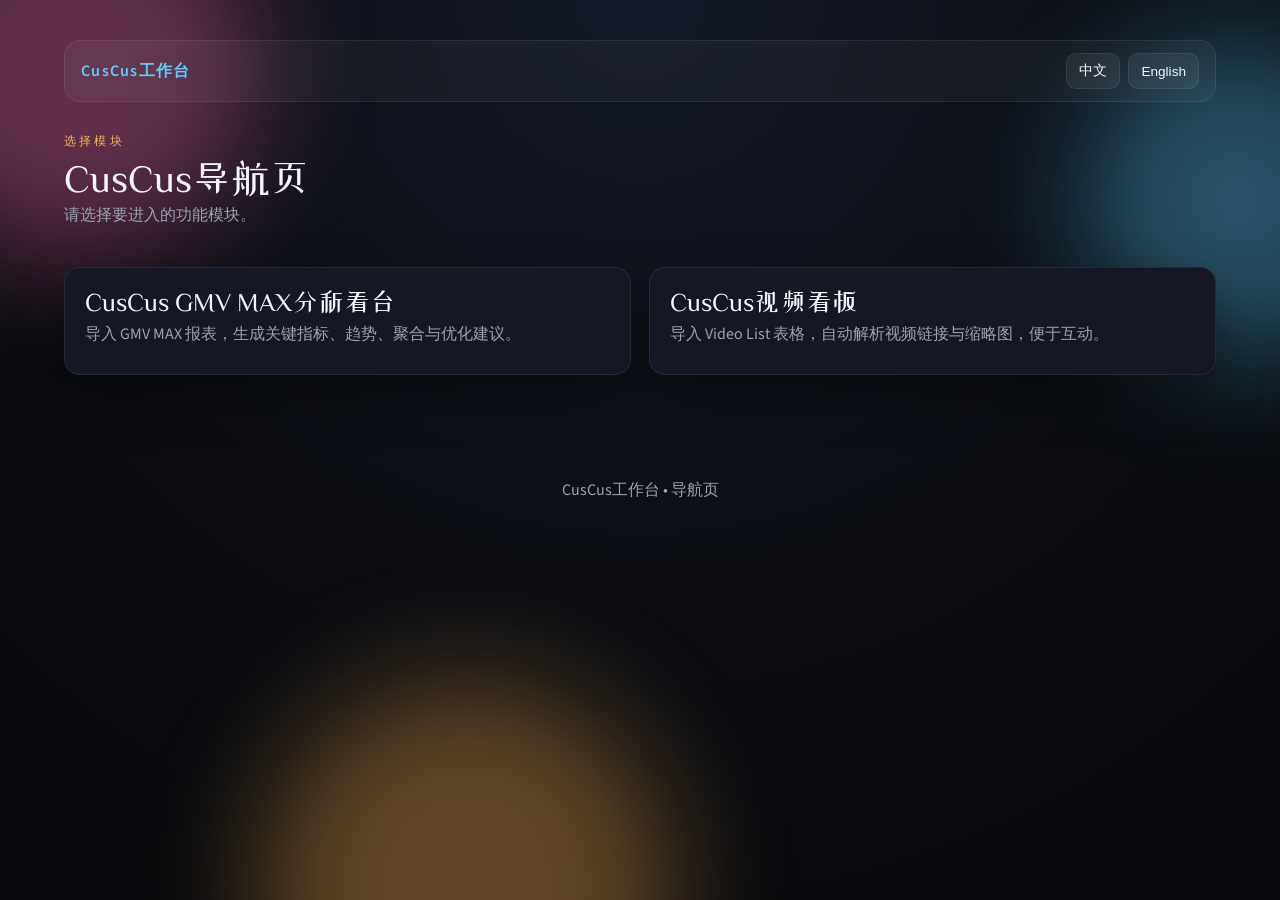
==== index.html @ c9136800 "Add files via upload" ====
﻿<!doctype html>
<html lang="zh-CN">
<head>
  <meta charset="utf-8" />
  <meta name="viewport" content="width=device-width, initial-scale=1" />
  <title data-i18n="index.title">CusCus工作台</title>
  <link rel="preconnect" href="https://fonts.googleapis.com">
  <link rel="preconnect" href="https://fonts.gstatic.com" crossorigin>
  <link href="https://fonts.googleapis.com/css2?family=ZCOOL+XiaoWei&family=Source+Sans+3:wght@400;600;700&display=swap" rel="stylesheet">
  <link rel="stylesheet" href="styles.css" />
</head>
<body>
  <div class="bg-orb orb-1"></div>
  <div class="bg-orb orb-2"></div>
  <div class="bg-orb orb-3"></div>

  <main class="app">
    <nav class="top-nav">
      <div class="brand" data-i18n="common.brand">CusCus工作台</div>
      <div class="lang-switch">
        <button class="ghost" data-lang="zh" data-i18n="common.lang.zh">中文</button>
        <button class="ghost" data-lang="en" data-i18n="common.lang.en">English</button>
      </div>
    </nav>

    <header class="hero">
      <div>
        <p class="eyebrow" data-i18n="index.eyebrow">选择模块</p>
        <h1 data-i18n="index.h1">CusCus导航页</h1>
        <p class="sub" data-i18n="index.sub">请选择要进入的功能模块。</p>
      </div>
    </header>

    <section class="section">
      <div class="landing-grid">
        <a class="landing-card" href="gmv.html">
          <h2 data-i18n="index.card.gmv.title">CusCus GMV MAX分析看台</h2>
          <p data-i18n="index.card.gmv.desc">导入 GMV MAX 报表，生成关键指标、趋势、聚合与优化建议。</p>
        </a>
        <a class="landing-card" href="video.html">
          <h2 data-i18n="index.card.video.title">CusCus视频看板</h2>
          <p data-i18n="index.card.video.desc">导入 Video List 表格，自动解析视频链接与缩略图，便于互动。</p>
        </a>
      </div>
    </section>
  </main>

  <footer class="footer" data-i18n="index.footer">CusCus工作台 • 导航页</footer>
  <script src="i18n.js"></script>
</body>
</html>
---- styles.css ----
﻿:root {
  --bg: #0e0f14;
  --card: #151824;
  --card-strong: #1b2032;
  --accent: #ffb454;
  --accent-2: #5bd0ff;
  --accent-3: #ff6fae;
  --text: #f4f6fb;
  --muted: #9aa3b2;
  --success: #4ade80;
  --warning: #fbbf24;
  --danger: #f87171;
  --border: rgba(255, 255, 255, 0.08);
  --shadow: 0 20px 50px rgba(0, 0, 0, 0.35);
}

* {
  box-sizing: border-box;
}

body {
  margin: 0;
  font-family: "Source Sans 3", "Noto Sans SC", system-ui, sans-serif;
  background: radial-gradient(circle at top, #121826, #0b0d12 55%, #07080b 100%);
  color: var(--text);
  min-height: 100vh;
}

h1, h2 {
  font-family: "ZCOOL XiaoWei", "Noto Serif SC", serif;
  font-weight: 400;
  margin: 0 0 0.4rem 0;
}

h1 {
  font-size: clamp(2rem, 3vw, 3rem);
}

h2 {
  font-size: 1.6rem;
}

p {
  margin: 0.4rem 0;
  color: var(--muted);
  line-height: 1.6;
}

label {
  font-size: 0.85rem;
  color: var(--muted);
  display: block;
  margin-bottom: 6px;
}

.app {
  max-width: 1200px;
  margin: 0 auto;
  padding: 40px 24px 80px;
  position: relative;
  z-index: 1;
}

.bg-orb {
  position: fixed;
  border-radius: 50%;
  filter: blur(60px);
  opacity: 0.35;
  z-index: 0;
}

.orb-1 {
  width: 380px;
  height: 380px;
  background: #ff6fae;
  top: -120px;
  left: -120px;
}

.orb-2 {
  width: 320px;
  height: 320px;
  background: #5bd0ff;
  top: 40px;
  right: -120px;
}

.orb-3 {
  width: 420px;
  height: 420px;
  background: #ffb454;
  bottom: -200px;
  left: 20%;
}

.hero {
  display: grid;
  grid-template-columns: 1.6fr 1fr;
  gap: 24px;
  align-items: stretch;
  margin-bottom: 32px;
}

.eyebrow {
  letter-spacing: 0.2rem;
  text-transform: uppercase;
  font-size: 0.75rem;
  color: var(--accent);
}

.sub {
  max-width: 600px;
}

.upload-card {
  background: var(--card);
  border: 1px solid var(--border);
  border-radius: 18px;
  padding: 20px;
  box-shadow: var(--shadow);
  display: flex;
  flex-direction: column;
  gap: 12px;
}

.upload-title {
  font-weight: 600;
  font-size: 1.1rem;
}

.upload-btn {
  background: linear-gradient(120deg, var(--accent), var(--accent-3));
  color: #1a1a1a;
  padding: 12px 16px;
  border-radius: 12px;
  font-weight: 700;
  cursor: pointer;
  display: inline-flex;
  justify-content: center;
  align-items: center;
}

.upload-btn input {
  display: none;
}

.upload-hint {
  color: var(--muted);
  font-size: 0.9rem;
}

.upload-meta {
  font-size: 0.85rem;
  color: var(--accent-2);
}

.section {
  margin-top: 32px;
}

.section-header {
  display: flex;
  justify-content: space-between;
  align-items: center;
  gap: 16px;
  margin-bottom: 16px;
  flex-wrap: wrap;
}

.section-actions {
  display: flex;
  gap: 12px;
  align-items: center;
  flex-wrap: wrap;
}

.inline-label {
  font-size: 0.85rem;
  color: var(--muted);
}

.pill {
  padding: 6px 12px;
  border-radius: 999px;
  background: rgba(255, 255, 255, 0.08);
  color: var(--muted);
  font-size: 0.85rem;
}

.kpi-grid {
  display: grid;
  grid-template-columns: repeat(auto-fit, minmax(220px, 1fr));
  gap: 16px;
}

.kpi-card {
  background: var(--card-strong);
  border-radius: 16px;
  padding: 18px;
  border: 1px solid var(--border);
  box-shadow: var(--shadow);
}

.kpi-title {
  color: var(--muted);
  font-size: 0.9rem;
}

.kpi-value {
  font-size: 1.6rem;
  margin-top: 8px;
}

.kpi-note {
  color: var(--accent-2);
  font-size: 0.8rem;
  margin-top: 6px;
}

.chart-grid {
  display: grid;
  grid-template-columns: repeat(auto-fit, minmax(280px, 1fr));
  gap: 16px;
}

.chart-card {
  background: var(--card);
  border: 1px solid var(--border);
  border-radius: 16px;
  padding: 16px;
  box-shadow: var(--shadow);
}

.chart-title {
  font-weight: 600;
  margin-bottom: 12px;
}

.aggregate-grid {
  display: grid;
  grid-template-columns: repeat(auto-fit, minmax(320px, 1fr));
  gap: 16px;
}

.table-title {
  padding: 12px 16px 0;
  font-weight: 600;
  color: var(--accent-2);
}

.recommendations {
  display: grid;
  grid-template-columns: repeat(auto-fit, minmax(260px, 1fr));
  gap: 14px;
}

.rec-card {
  background: var(--card-strong);
  border: 1px solid var(--border);
  padding: 16px;
  border-radius: 14px;
}

.rec-card h3 {
  margin: 0 0 8px 0;
  font-size: 1rem;
}

.rec-card p {
  margin: 0;
  font-size: 0.9rem;
  color: var(--muted);
}

.rec-card ul {
  margin: 8px 0 0;
  padding-left: 18px;
  color: var(--text);
  font-size: 0.85rem;
}

.alert-panel {
  background: var(--card);
  border-radius: 16px;
  border: 1px solid var(--border);
  padding: 16px;
  display: grid;
  gap: 12px;
  box-shadow: var(--shadow);
}

.alert-inputs {
  display: grid;
  grid-template-columns: repeat(auto-fit, minmax(160px, 1fr));
  gap: 12px;
  align-items: end;
}

.alert-summary {
  font-size: 0.85rem;
  color: var(--accent-2);
}

.table-wrap {
  background: var(--card);
  border-radius: 16px;
  border: 1px solid var(--border);
  overflow: auto;
  box-shadow: var(--shadow);
}

.data-table {
  width: 100%;
  border-collapse: collapse;
  min-width: 900px;
}

.data-table th,
.data-table td {
  padding: 12px 10px;
  border-bottom: 1px solid rgba(255, 255, 255, 0.06);
  text-align: left;
  font-size: 0.85rem;
}

.data-table th {
  position: sticky;
  top: 0;
  background: rgba(17, 19, 28, 0.95);
  color: var(--muted);
  z-index: 1;
}

.data-table tbody tr:hover {
  background: rgba(255, 255, 255, 0.04);
}

.search,
.select,
.ghost {
  background: rgba(255, 255, 255, 0.06);
  border: 1px solid rgba(255, 255, 255, 0.08);
  color: var(--text);
  border-radius: 10px;
  padding: 8px 12px;
  font-size: 0.85rem;
}

.ghost {
  cursor: pointer;
}

.help {
  background: rgba(255, 255, 255, 0.03);
  padding: 20px;
  border-radius: 16px;
  border: 1px dashed rgba(255, 255, 255, 0.1);
}

.footer {
  text-align: center;
  color: var(--muted);
  padding: 24px 12px 40px;
}

@media (max-width: 900px) {
  .hero {
    grid-template-columns: 1fr;
  }
  .section-header {
    flex-direction: column;
    align-items: flex-start;
  }
  .section-actions {
    width: 100%;
    flex-wrap: wrap;
  }
  .data-table {
    min-width: 680px;
  }
}

.top-nav {
  display: flex;
  justify-content: space-between;
  align-items: center;
  margin-bottom: 24px;
  padding: 12px 16px;
  background: rgba(255, 255, 255, 0.04);
  border-radius: 16px;
  border: 1px solid var(--border);
}

.brand {
  font-weight: 600;
  color: var(--accent-2);
  letter-spacing: 0.08rem;
}

.nav-links {
  display: flex;
  gap: 12px;
}

.nav-links a {
  color: var(--text);
  text-decoration: none;
  padding: 6px 12px;
  border-radius: 10px;
  background: rgba(255, 255, 255, 0.06);
  font-size: 0.85rem;
}

.center {
  display: flex;
  justify-content: center;
  margin-top: 16px;
}

.video-grid {
  display: grid;
  grid-template-columns: repeat(auto-fit, minmax(260px, 1fr));
  gap: 18px;
}

.video-card {
  background: var(--card);
  border: 1px solid var(--border);
  border-radius: 16px;
  overflow: hidden;
  box-shadow: var(--shadow);
  display: flex;
  flex-direction: column;
}

.thumb {
  width: 100%;
  aspect-ratio: 16 / 9;
  background: #0f1320;
  display: flex;
  align-items: center;
  justify-content: center;
  color: var(--muted);
  font-size: 0.9rem;
}

.thumb img {
  width: 100%;
  height: 100%;
  object-fit: cover;
  display: block;
}

.video-body {
  padding: 14px 14px 16px;
  display: grid;
  gap: 8px;
}

.video-title {
  font-weight: 600;
}

.video-meta {
  font-size: 0.85rem;
  color: var(--muted);
}

.stat-row {
  display: grid;
  grid-template-columns: repeat(2, minmax(0, 1fr));
  gap: 8px;
}

.stat {
  background: rgba(255, 255, 255, 0.05);
  border-radius: 10px;
  padding: 6px 8px;
  font-size: 0.8rem;
}

.stat strong {
  display: block;
  font-size: 0.95rem;
  color: var(--text);
}

.video-actions {
  display: flex;
  gap: 8px;
  flex-wrap: wrap;
}

.video-actions a,
.video-actions button {
  text-decoration: none;
  background: rgba(255, 255, 255, 0.08);
  padding: 6px 10px;
  border-radius: 10px;
  font-size: 0.8rem;
  color: var(--text);
  border: 1px solid rgba(255, 255, 255, 0.08);
  cursor: pointer;
}

.pagination {
  display: flex;
  flex-wrap: wrap;
  gap: 8px;
  justify-content: center;
  align-items: center;
  margin-top: 16px;
}

.page-btn {
  background: rgba(255, 255, 255, 0.08);
  border: 1px solid rgba(255, 255, 255, 0.08);
  color: var(--text);
  border-radius: 10px;
  padding: 6px 10px;
  font-size: 0.85rem;
  cursor: pointer;
}

.page-btn.active {
  background: var(--accent);
  color: #1a1a1a;
}

.page-meta {
  color: var(--muted);
  font-size: 0.85rem;
  margin-left: 4px;
}

.ellipsis {
  color: var(--muted);
  padding: 0 4px;
}

.page-jump {
  display: inline-flex;
  align-items: center;
  gap: 6px;
  margin-left: 8px;
}

@media (max-width: 900px) {
  .top-nav {
    flex-direction: column;
    gap: 12px;
    align-items: flex-start;
  }
}

.landing-grid {
  display: grid;
  grid-template-columns: repeat(auto-fit, minmax(260px, 1fr));
  gap: 18px;
}

.landing-card {
  display: block;
  padding: 20px;
  background: var(--card);
  border: 1px solid var(--border);
  border-radius: 16px;
  color: var(--text);
  text-decoration: none;
  box-shadow: var(--shadow);
}

.landing-card h2 {
  margin-bottom: 8px;
}

.currency-switch {
  display: inline-flex;
  gap: 8px;
  flex-wrap: wrap;
  align-items: center;
}

.currency-label {
  font-size: 0.85rem;
  color: var(--muted);
}

.currency-switch .ghost.active {
  background: var(--accent);
  color: #1a1a1a;
}

.back-to-top {
  position: fixed;
  right: 24px;
  bottom: 24px;
  width: 44px;
  height: 44px;
  border-radius: 50%;
  border: none;
  background: var(--accent);
  color: #1a1a1a;
  font-weight: 700;
  cursor: pointer;
  box-shadow: var(--shadow);
  opacity: 0;
  transform: translateY(10px);
  pointer-events: none;
  transition: all 0.2s ease;
}

.back-to-top.show {
  opacity: 1;
  transform: translateY(0);
  pointer-events: auto;
}

.lang-switch {
  display: inline-flex;
  gap: 8px;
  flex-wrap: wrap;
}

.lang-en .eyebrow {
  letter-spacing: 0.08rem;
}

.lang-en .top-nav {
  flex-wrap: wrap;
  gap: 10px;
}

.lib-warning {
  background: rgba(251, 191, 36, 0.15);
  color: #fcd34d;
  border: 1px solid rgba(251, 191, 36, 0.4);
  padding: 10px 16px;
  text-align: center;
  font-size: 0.85rem;
}
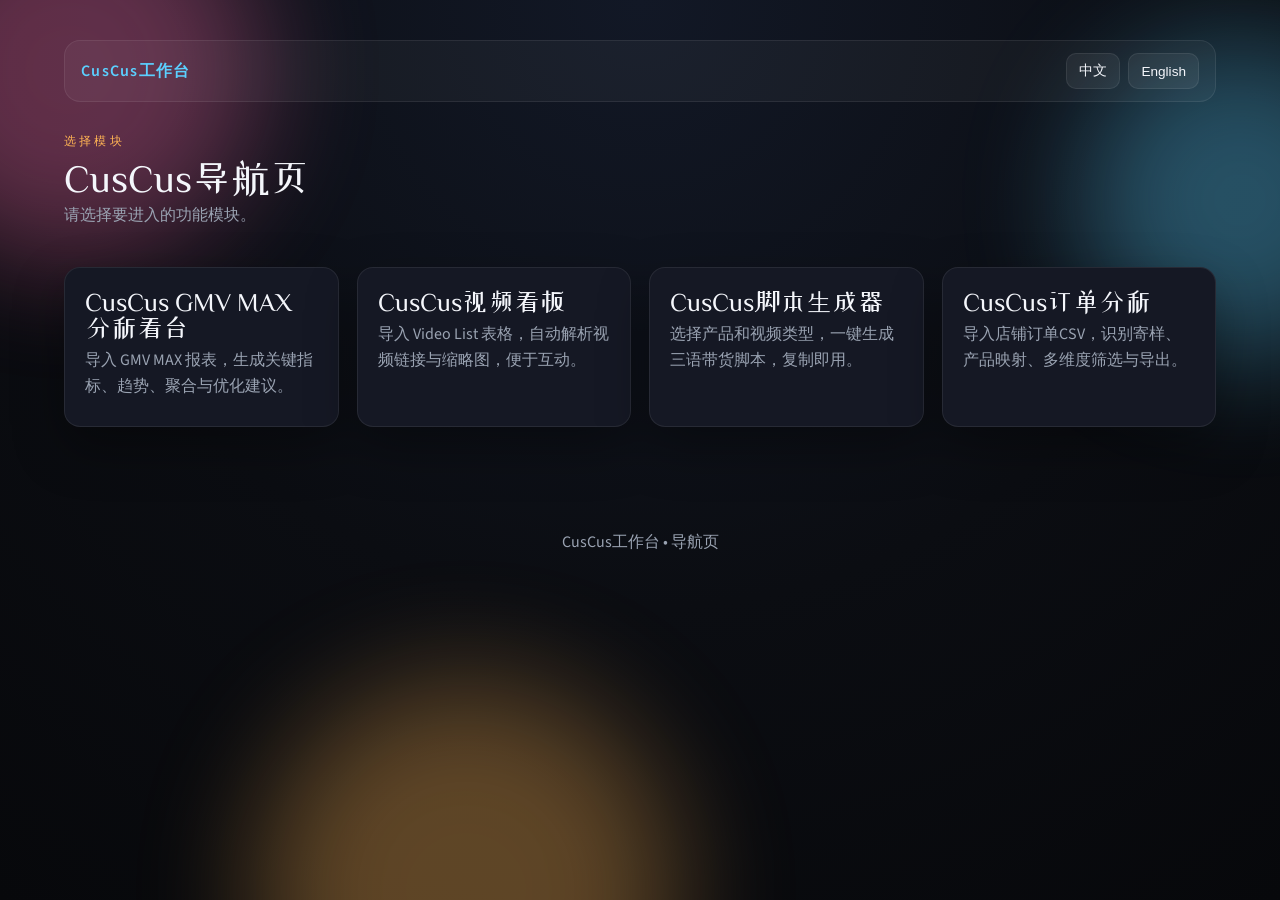
==== commit 070c8ac8: "Add files via upload" ====
--- a/index.html
+++ b/index.html
@@ -41,6 +41,14 @@
           <h2 data-i18n="index.card.video.title">CusCus视频看板</h2>
           <p data-i18n="index.card.video.desc">导入 Video List 表格，自动解析视频链接与缩略图，便于互动。</p>
         </a>
+        <a class="landing-card" href="script.html">
+          <h2 data-i18n="index.card.script.title">CusCus脚本生成器</h2>
+          <p data-i18n="index.card.script.desc">选择产品和视频类型，一键生成三语带货脚本，复制即用。</p>
+        </a>
+        <a class="landing-card" href="order.html">
+          <h2 data-i18n="index.card.order.title">CusCus订单分析</h2>
+          <p data-i18n="index.card.order.desc">导入店铺订单CSV，识别寄样、产品映射、多维度筛选与导出。</p>
+        </a>
       </div>
     </section>
   </main>
@@ -49,4 +57,4 @@
   <script src="i18n.js"></script>
 </body>
 </html>
-
+
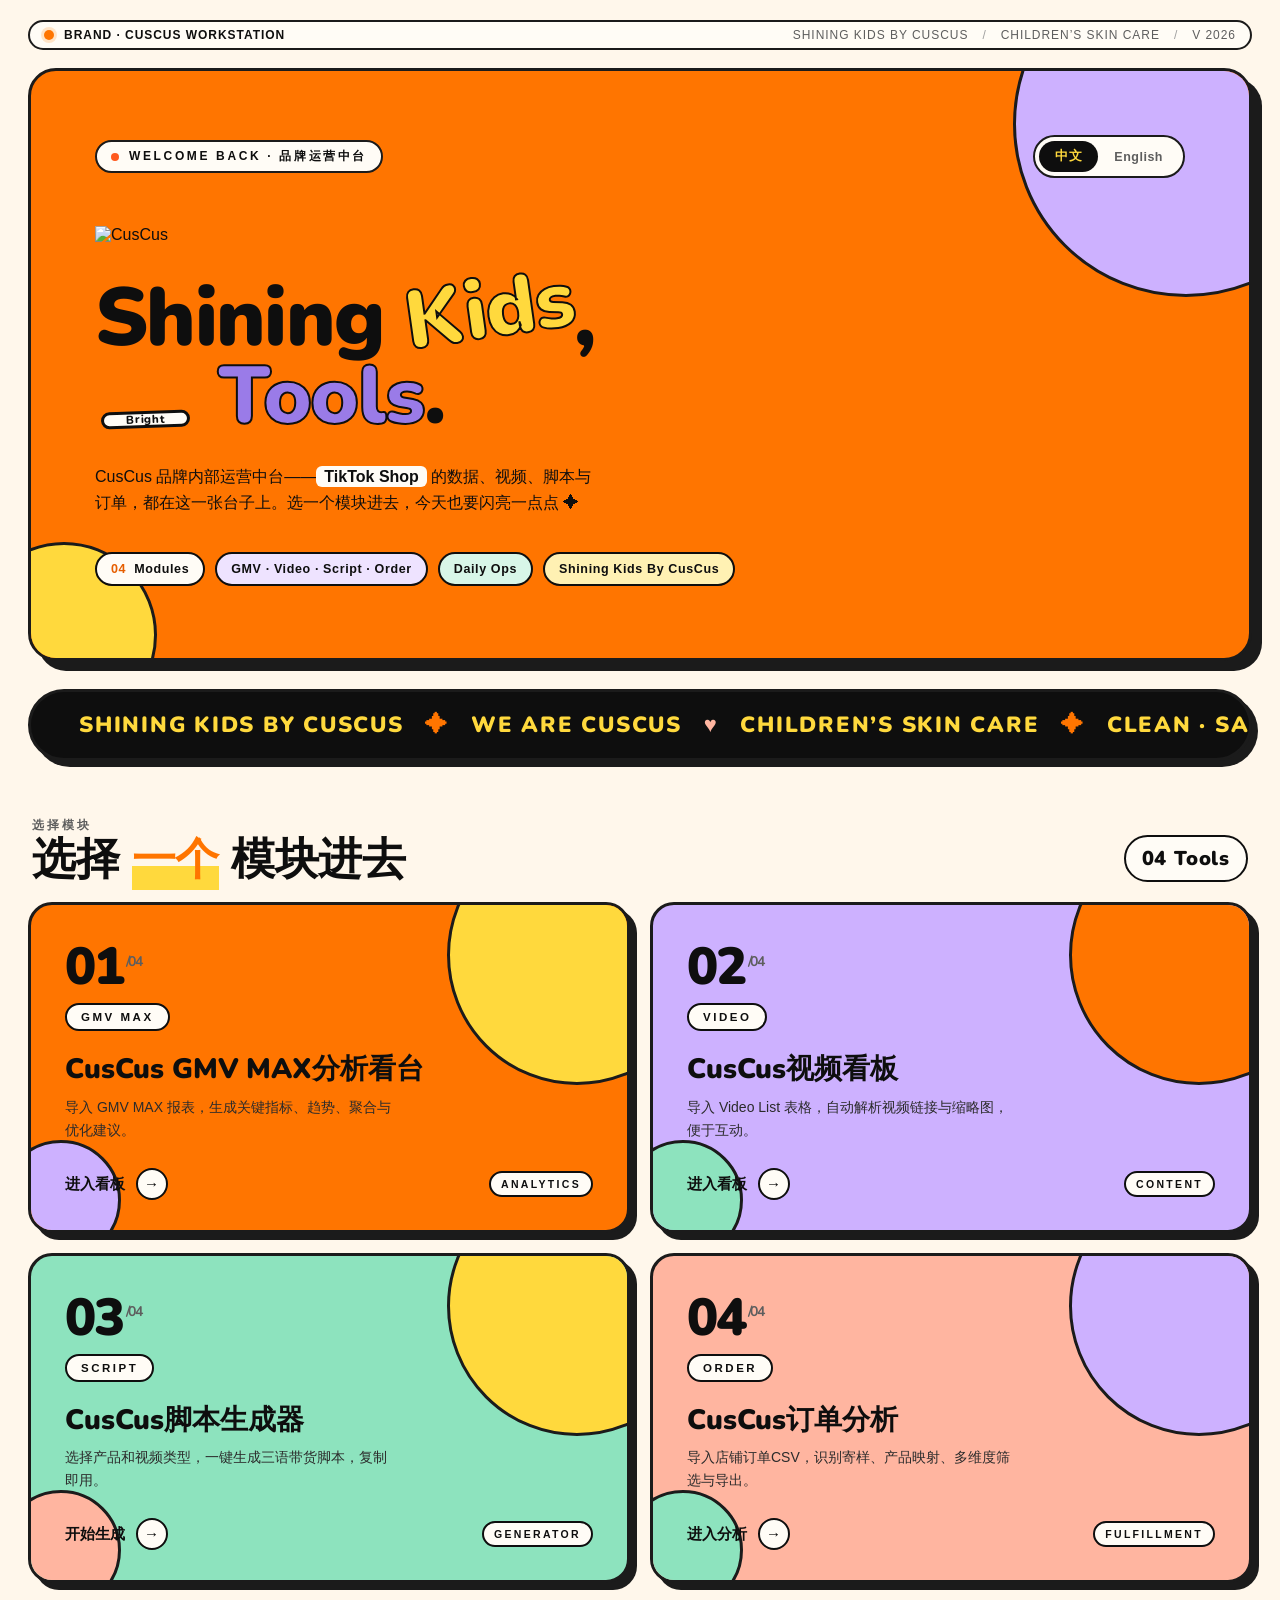
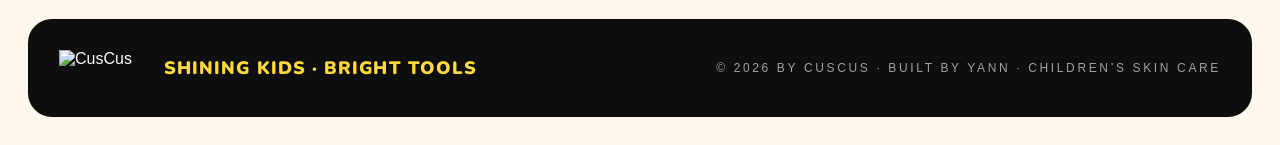
==== commit e6615425: "Add files via upload" ====
--- a/index.html
+++ b/index.html
@@ -1,60 +1,183 @@
-﻿<!doctype html>
+<!doctype html>
 <html lang="zh-CN">
 <head>
   <meta charset="utf-8" />
   <meta name="viewport" content="width=device-width, initial-scale=1" />
-  <title data-i18n="index.title">CusCus工作台</title>
+  <meta name="author" content="Yann" />
+  <meta name="description" content="CusCus 品牌运营中台 · TikTok Shop 数据 / 视频 / 脚本 / 订单" />
+  <title data-i18n="index.title">CusCus 工作台</title>
+  <link rel="icon" type="image/png" href="assets/logo-vertical.png" />
   <link rel="preconnect" href="https://fonts.googleapis.com">
   <link rel="preconnect" href="https://fonts.gstatic.com" crossorigin>
-  <link href="https://fonts.googleapis.com/css2?family=ZCOOL+XiaoWei&family=Source+Sans+3:wght@400;600;700&display=swap" rel="stylesheet">
-  <link rel="stylesheet" href="styles.css" />
+  <link href="https://fonts.googleapis.com/css2?family=Nunito:wght@700;800;900&display=swap" rel="stylesheet">
+  <link rel="stylesheet" href="styles-brand.css" />
 </head>
 <body>
-  <div class="bg-orb orb-1"></div>
-  <div class="bg-orb orb-2"></div>
-  <div class="bg-orb orb-3"></div>
+  <div class="page">
 
-  <main class="app">
-    <nav class="top-nav">
-      <div class="brand" data-i18n="common.brand">CusCus工作台</div>
-      <div class="lang-switch">
-        <button class="ghost" data-lang="zh" data-i18n="common.lang.zh">中文</button>
-        <button class="ghost" data-lang="en" data-i18n="common.lang.en">English</button>
-      </div>
-    </nav>
+    <!-- 顶部细条 -->
+    <div class="topbar">
+      <span class="left">
+        <span class="dot"></span>
+        <span>Brand · CusCus Workstation</span>
+      </span>
+      <span class="right">
+        <span>Shining Kids By CusCus</span>
+        <span class="sep">/</span>
+        <span>Children&rsquo;s Skin Care</span>
+        <span class="sep">/</span>
+        <span>v 2026</span>
+      </span>
+    </div>
 
-    <header class="hero">
-      <div>
-        <p class="eyebrow" data-i18n="index.eyebrow">选择模块</p>
-        <h1 data-i18n="index.h1">CusCus导航页</h1>
-        <p class="sub" data-i18n="index.sub">请选择要进入的功能模块。</p>
-      </div>
-    </header>
+    <!-- Hero：橙底 + 大黑 logo + 大标题 -->
+    <section class="hero">
+      <div class="hero-inner">
+        <div class="hero-top">
+          <span class="hero-eyebrow"><span class="pulse"></span><span data-i18n="index.hero.eyebrow">Welcome back · 品牌运营中台</span></span>
+          <div class="lang-switch">
+            <button class="active" data-lang="zh" data-i18n="common.lang.zh">中文</button>
+            <button data-lang="en" data-i18n="common.lang.en">English</button>
+          </div>
+        </div>
 
-    <section class="section">
-      <div class="landing-grid">
-        <a class="landing-card" href="gmv.html">
-          <h2 data-i18n="index.card.gmv.title">CusCus GMV MAX分析看台</h2>
-          <p data-i18n="index.card.gmv.desc">导入 GMV MAX 报表，生成关键指标、趋势、聚合与优化建议。</p>
-        </a>
-        <a class="landing-card" href="video.html">
-          <h2 data-i18n="index.card.video.title">CusCus视频看板</h2>
-          <p data-i18n="index.card.video.desc">导入 Video List 表格，自动解析视频链接与缩略图，便于互动。</p>
-        </a>
-        <a class="landing-card" href="script.html">
-          <h2 data-i18n="index.card.script.title">CusCus脚本生成器</h2>
-          <p data-i18n="index.card.script.desc">选择产品和视频类型，一键生成三语带货脚本，复制即用。</p>
-        </a>
-        <a class="landing-card" href="order.html">
-          <h2 data-i18n="index.card.order.title">CusCus订单分析</h2>
-          <p data-i18n="index.card.order.desc">导入店铺订单CSV，识别寄样、产品映射、多维度筛选与导出。</p>
-        </a>
+        <div class="hero-logo">
+          <img src="assets/logo-horizontal-black.png" alt="CusCus" />
+        </div>
+
+        <h1>
+          Shining <span class="wink">Kids</span>,<br/>
+          <span class="pill">Bright</span> <span class="purple">Tools</span>.
+        </h1>
+
+        <p class="hero-sub">
+          <span data-i18n="index.hero.sub.pre">CusCus 品牌内部运营中台——</span><strong>TikTok Shop</strong><span data-i18n="index.hero.sub.post"> 的数据、视频、脚本与订单，都在这一张台子上。选一个模块进去，今天也要闪亮一点点 ✦</span>
+        </p>
+
+        <div class="chip-row">
+          <span class="chip"><span class="k">04</span> Modules</span>
+          <span class="chip c-purple">GMV · Video · Script · Order</span>
+          <span class="chip c-mint">Daily Ops</span>
+          <span class="chip c-sun">Shining Kids By CusCus</span>
+        </div>
       </div>
     </section>
-  </main>
 
-  <footer class="footer" data-i18n="index.footer">CusCus工作台 • 导航页</footer>
+    <!-- 滚动 slogan 条 -->
+    <div class="marquee" aria-hidden="true">
+      <div class="marquee-track">
+        <span>Shining Kids By CusCus <span class="star">✦</span> We are cuscus <span class="heart">♥</span> Children&rsquo;s Skin Care <span class="star">✦</span> Clean · Safe · Natural <span class="heart">♥</span> Shining Kids By CusCus <span class="star">✦</span> We are cuscus <span class="heart">♥</span></span>
+        <span>Shining Kids By CusCus <span class="star">✦</span> We are cuscus <span class="heart">♥</span> Children&rsquo;s Skin Care <span class="star">✦</span> Clean · Safe · Natural <span class="heart">♥</span> Shining Kids By CusCus <span class="star">✦</span> We are cuscus <span class="heart">♥</span></span>
+      </div>
+    </div>
+
+    <!-- 模块标题 -->
+    <div class="section-head">
+      <div>
+        <div class="eyebrow" data-i18n="index.section.eyebrow">选择模块</div>
+        <h2><span data-i18n="index.section.h2.pre">选择</span> <em><span data-i18n="index.section.h2.em">一个</span></em> <span data-i18n="index.section.h2.post">模块进去</span></h2>
+      </div>
+      <div class="count">04 Tools</div>
+    </div>
+
+    <!-- 4 张模块卡 -->
+    <div class="grid">
+
+      <a class="tool t-orange" href="gmv.html">
+        <span class="blob blob-1"></span>
+        <span class="blob blob-2"></span>
+        <div class="tool-index">01<small>/04</small></div>
+        <div class="tool-tag">GMV MAX</div>
+        <h3 data-i18n="index.card.gmv.title">GMV MAX 分析看台</h3>
+        <p data-i18n="index.card.gmv.desc">导入 GMV MAX 报表，关键指标、趋势、聚合分析与优化建议一次看全。</p>
+        <div class="tool-foot">
+          <span class="tool-cta"><span data-i18n="index.card.gmv.cta">进入看板</span> <span class="arrow">→</span></span>
+          <span class="tool-meta">Analytics</span>
+        </div>
+      </a>
+
+      <a class="tool t-purple" href="video.html">
+        <span class="blob blob-1"></span>
+        <span class="blob blob-2"></span>
+        <div class="tool-index">02<small>/04</small></div>
+        <div class="tool-tag">Video</div>
+        <h3 data-i18n="index.card.video.title">视频看板</h3>
+        <p data-i18n="index.card.video.desc">导入 Video List 表格，自动解析链接与缩略图，一眼看完所有素材。</p>
+        <div class="tool-foot">
+          <span class="tool-cta"><span data-i18n="index.card.video.cta">进入看板</span> <span class="arrow">→</span></span>
+          <span class="tool-meta">Content</span>
+        </div>
+      </a>
+
+      <a class="tool t-mint" href="script.html">
+        <span class="blob blob-1"></span>
+        <span class="blob blob-2"></span>
+        <div class="tool-index">03<small>/04</small></div>
+        <div class="tool-tag">Script</div>
+        <h3 data-i18n="index.card.script.title">脚本生成器</h3>
+        <p data-i18n="index.card.script.desc">选择产品 + 视频类型，一键生成三语带货脚本，直接复制去拍。</p>
+        <div class="tool-foot">
+          <span class="tool-cta"><span data-i18n="index.card.script.cta">开始生成</span> <span class="arrow">→</span></span>
+          <span class="tool-meta">Generator</span>
+        </div>
+      </a>
+
+      <a class="tool t-peach" href="order.html">
+        <span class="blob blob-1"></span>
+        <span class="blob blob-2"></span>
+        <div class="tool-index">04<small>/04</small></div>
+        <div class="tool-tag">Order</div>
+        <h3 data-i18n="index.card.order.title">订单分析</h3>
+        <p data-i18n="index.card.order.desc">导入店铺订单 CSV，识别寄样、产品映射、多维筛选，一键导出。</p>
+        <div class="tool-foot">
+          <span class="tool-cta"><span data-i18n="index.card.order.cta">进入分析</span> <span class="arrow">→</span></span>
+          <span class="tool-meta">Fulfillment</span>
+        </div>
+      </a>
+
+    </div>
+
+    <!-- 底部品牌锁定条 -->
+    <footer class="brand-foot">
+      <img src="assets/logo-horizontal-white.png" alt="CusCus" />
+      <span class="tag">SHINING KIDS · BRIGHT TOOLS</span>
+      <span class="copy">© 2026 by cuscus · built by Yann · Children&rsquo;s Skin Care</span>
+    </footer>
+
+  </div>
+
   <script src="i18n.js"></script>
+  <script>
+    // 打招呼 · hi there
+    (function () {
+      var title = '%c✦ Shining Kids By CusCus ✦';
+      var line  = '%c  design & build · Yann · 2026  ';
+      var hint  = '%cchildren’s skin care · internal workstation';
+      var s1 = [
+        'background:#FF7500',
+        'color:#0E0E0E',
+        'font:900 22px/1.6 Nunito,PingFang SC,sans-serif',
+        'padding:10px 18px',
+        'border-radius:999px',
+        'border:3px solid #0E0E0E'
+      ].join(';');
+      var s2 = [
+        'background:#0E0E0E',
+        'color:#FFD93D',
+        'font:800 13px/1.8 Nunito,PingFang SC,monospace',
+        'padding:6px 14px',
+        'border-radius:999px',
+        'letter-spacing:0.12em',
+        'margin-top:6px'
+      ].join(';');
+      var s3 = [
+        'color:#9A7BE8',
+        'font:600 11px/1.6 PingFang SC,sans-serif',
+        'letter-spacing:0.1em',
+        'margin-top:4px'
+      ].join(';');
+      console.log(title + '\n' + line + '\n' + hint, s1, s2, s3);
+    })();
+  </script>
 </body>
 </html>
-
--- a/styles-brand.css
+++ b/styles-brand.css
@@ -0,0 +1,1609 @@
+/* ============================================================
+   CusCus 工作台 · Brand V3.1（playful + bold）
+   儿童护肤 × 运营中台 的 tone：活泼 / 饱和 / 大字 / 有温度
+   ------------------------------------------------------------
+   design & build · Yann · 2026
+   ============================================================ */
+
+:root {
+  /* 品牌主色 */
+  --orange:        #FF7500;
+  --orange-hot:    #FF5A1F;
+  --orange-deep:   #E65E00;
+  --orange-soft:   #FFE4C7;
+  --orange-cream:  #FFF1DE;
+
+  --purple:        #CDB1FF;
+  --purple-deep:   #9A7BE8;
+  --purple-soft:   #EEE3FF;
+
+  /* 拓展色（童趣延伸，不冲淡品牌） */
+  --mint:          #8DE3BE;
+  --mint-deep:     #2FB985;
+  --mint-soft:     #D8F6E8;
+
+  --sun:           #FFD93D;
+  --sun-deep:      #E8B000;
+  --sun-soft:      #FFF1B3;
+
+  --peach:         #FFB5A0;
+  --peach-deep:    #F27A5C;
+  --peach-soft:    #FFE1D6;
+
+  --sky:           #B8DCFF;
+
+  /* 中性 */
+  --ink:           #0E0E0E;
+  --ink-2:         #2B2B2B;
+  --ink-3:         #5E5E5E;
+  --ink-4:         #A0A0A0;
+
+  --cream:         #FFF7EB;    /* 暖色页面底 */
+  --paper:         #FFFCF6;
+  --line:          #1B1B1B;    /* 边框用实黑，更有冲击 */
+  --line-soft:     #EEE5D6;
+
+  --font-display:  "Nunito", "PingFang SC", "苹方",
+                   -apple-system, BlinkMacSystemFont, sans-serif;
+  --font-sans:     "PingFang SC", "苹方", -apple-system, BlinkMacSystemFont,
+                   "Helvetica Neue", "Noto Sans SC", sans-serif;
+}
+
+* { box-sizing: border-box; }
+html, body { margin: 0; padding: 0; }
+
+body {
+  font-family: var(--font-sans);
+  background: var(--cream);
+  color: var(--ink);
+  -webkit-font-smoothing: antialiased;
+  min-height: 100vh;
+  overflow-x: hidden;
+}
+
+a { color: inherit; text-decoration: none; }
+button { font-family: inherit; cursor: pointer; }
+
+/* ───────── 最外层 ───────── */
+
+.page {
+  max-width: 1480px;
+  margin: 0 auto;
+  padding: 20px 28px 28px;
+}
+
+/* ───────── 顶部细条 ───────── */
+
+.topbar {
+  display: flex;
+  justify-content: space-between;
+  align-items: center;
+  padding: 6px 14px;
+  border: 2px solid var(--line);
+  border-radius: 999px;
+  background: var(--paper);
+  font-size: 12px;
+  letter-spacing: 0.08em;
+  text-transform: uppercase;
+  font-weight: 600;
+}
+
+.topbar .left { display: inline-flex; align-items: center; gap: 10px; }
+.topbar .dot {
+  width: 10px; height: 10px; border-radius: 50%; background: var(--orange);
+  box-shadow: 0 0 0 3px var(--orange-soft);
+}
+.topbar .right { display: inline-flex; gap: 14px; color: var(--ink-3); font-weight: 500; }
+.topbar .right .sep { color: var(--ink-4); }
+
+/* ───────── HERO（橙底 + 黑 logo，最有冲击那一块） ───────── */
+
+.hero {
+  position: relative;
+  margin-top: 18px;
+  padding: 64px 64px 72px;
+  background: var(--orange);
+  border: 3px solid var(--line);
+  border-radius: 28px;
+  box-shadow: 10px 10px 0 var(--line);
+  overflow: hidden;
+  isolation: isolate;
+}
+
+/* 装饰形状 */
+.hero::before,
+.hero::after {
+  content: "";
+  position: absolute;
+  border-radius: 50%;
+  z-index: 0;
+}
+.hero::before {
+  width: 340px; height: 340px;
+  background: var(--purple);
+  right: -110px; top: -120px;
+  border: 3px solid var(--line);
+}
+.hero::after {
+  width: 180px; height: 180px;
+  background: var(--sun);
+  left: -60px; bottom: -70px;
+  border: 3px solid var(--line);
+}
+
+.hero-inner { position: relative; z-index: 2; }
+
+.hero-top {
+  display: flex;
+  justify-content: space-between;
+  align-items: center;
+  gap: 24px;
+  margin-bottom: 48px;
+}
+
+.lang-switch {
+  display: inline-flex;
+  padding: 4px;
+  border: 2px solid var(--line);
+  border-radius: 999px;
+  background: var(--paper);
+}
+.lang-switch button {
+  appearance: none;
+  border: 0;
+  background: transparent;
+  color: var(--ink-3);
+  font-size: 12.5px;
+  font-weight: 700;
+  padding: 7px 16px;
+  border-radius: 999px;
+  letter-spacing: 0.04em;
+  transition: all .2s ease;
+}
+.lang-switch button.active {
+  background: var(--ink);
+  color: var(--sun);
+}
+
+.hero-eyebrow {
+  display: inline-flex;
+  align-items: center;
+  gap: 10px;
+  font-size: 12px;
+  letter-spacing: 0.22em;
+  text-transform: uppercase;
+  font-weight: 700;
+  color: var(--ink);
+  padding: 6px 14px;
+  background: var(--paper);
+  border: 2px solid var(--line);
+  border-radius: 999px;
+}
+.hero-eyebrow .pulse {
+  width: 8px; height: 8px; border-radius: 50%;
+  background: var(--orange-hot);
+  box-shadow: 0 0 0 0 rgba(255,90,31,0.6);
+  animation: pulse 1.6s infinite;
+}
+@keyframes pulse {
+  0%   { box-shadow: 0 0 0 0 rgba(14,14,14,0.55); }
+  70%  { box-shadow: 0 0 0 10px rgba(14,14,14,0);   }
+  100% { box-shadow: 0 0 0 0 rgba(14,14,14,0);     }
+}
+
+/* Logo 大图 */
+.hero-logo {
+  display: block;
+  max-width: min(880px, 72%);
+  height: auto;
+  margin: 18px 0 36px;
+  position: relative;
+}
+.hero-logo img { display: block; width: 100%; height: auto; }
+
+/* 大标语 */
+.hero h1 {
+  margin: 0;
+  font-family: var(--font-display);
+  font-weight: 900;
+  font-size: clamp(40px, 6.4vw, 96px);
+  line-height: 0.95;
+  letter-spacing: -0.02em;
+  color: var(--ink);
+  max-width: 15ch;
+}
+.hero h1 .pill {
+  display: inline-block;
+  background: var(--paper);
+  color: var(--ink);
+  border: 3px solid var(--ink);
+  padding: 0 22px;
+  border-radius: 999px;
+  transform: rotate(-2deg);
+  margin: 0 6px;
+}
+.hero h1 .purple {
+  color: var(--purple-deep);
+  -webkit-text-stroke: 2px var(--ink);
+}
+.hero h1 .wink {
+  display: inline-block;
+  transform: translateY(-8px) rotate(-8deg);
+  color: var(--sun);
+  -webkit-text-stroke: 2px var(--ink);
+}
+
+.hero-sub {
+  margin-top: 28px;
+  max-width: 56ch;
+  font-size: 16px;
+  font-weight: 500;
+  line-height: 1.65;
+  color: var(--ink);
+}
+
+.hero-sub strong { background: var(--paper); padding: 2px 8px; border-radius: 6px; }
+
+/* 小徽章拼条 */
+.chip-row {
+  margin-top: 36px;
+  display: flex;
+  flex-wrap: wrap;
+  gap: 10px;
+}
+.chip {
+  display: inline-flex;
+  align-items: center;
+  gap: 8px;
+  padding: 8px 14px;
+  background: var(--paper);
+  color: var(--ink);
+  border: 2px solid var(--ink);
+  border-radius: 999px;
+  font-size: 12.5px;
+  font-weight: 700;
+  letter-spacing: 0.05em;
+}
+.chip .k { color: var(--orange-deep); }
+.chip.c-purple { background: var(--purple-soft); }
+.chip.c-mint   { background: var(--mint-soft); }
+.chip.c-sun    { background: var(--sun-soft); }
+
+/* ───────── 横向滚动 slogan 条 ───────── */
+
+.marquee {
+  margin: 28px 0;
+  padding: 18px 0;
+  background: var(--ink);
+  color: var(--sun);
+  border-radius: 999px;
+  overflow: hidden;
+  border: 3px solid var(--line);
+  box-shadow: 6px 6px 0 var(--line);
+}
+.marquee-track {
+  display: flex;
+  gap: 48px;
+  white-space: nowrap;
+  animation: slide 22s linear infinite;
+  will-change: transform;
+  padding-left: 48px;
+}
+.marquee span {
+  font-family: var(--font-display);
+  font-weight: 900;
+  font-size: 22px;
+  letter-spacing: 0.08em;
+  text-transform: uppercase;
+}
+.marquee .star { color: var(--orange); margin: 0 14px; }
+.marquee .heart { color: var(--peach); margin: 0 14px; }
+@keyframes slide {
+  from { transform: translateX(0); }
+  to   { transform: translateX(-50%); }
+}
+
+/* ───────── 模块区标题 ───────── */
+
+.section-head {
+  display: flex;
+  align-items: flex-end;
+  justify-content: space-between;
+  padding: 28px 4px 20px;
+  gap: 24px;
+}
+.section-head .eyebrow {
+  font-size: 12px;
+  letter-spacing: 0.24em;
+  text-transform: uppercase;
+  font-weight: 700;
+  color: var(--ink-3);
+}
+.section-head h2 {
+  margin: 4px 0 0;
+  font-family: var(--font-display);
+  font-weight: 900;
+  font-size: 44px;
+  line-height: 1;
+  letter-spacing: -0.01em;
+}
+.section-head h2 em {
+  font-style: normal;
+  color: var(--orange);
+  background: linear-gradient(180deg, transparent 60%, var(--sun) 60%);
+}
+.section-head .count {
+  font-family: var(--font-display);
+  font-weight: 900;
+  font-size: 20px;
+  padding: 8px 16px;
+  border: 2.5px solid var(--ink);
+  border-radius: 999px;
+  background: var(--paper);
+  letter-spacing: 0.04em;
+}
+
+/* ───────── 4 张模块卡 ───────── */
+
+.grid {
+  display: grid;
+  grid-template-columns: repeat(2, 1fr);
+  gap: 20px;
+}
+
+.tool {
+  position: relative;
+  display: flex;
+  flex-direction: column;
+  padding: 36px 34px 30px;
+  min-height: 320px;
+  background: var(--paper);
+  border: 3px solid var(--line);
+  border-radius: 24px;
+  box-shadow: 7px 7px 0 var(--line);
+  overflow: hidden;
+  transition: transform .25s ease, box-shadow .25s ease;
+  isolation: isolate;
+}
+.tool:hover {
+  transform: translate(-3px, -3px);
+  box-shadow: 12px 12px 0 var(--line);
+}
+.tool:active {
+  transform: translate(3px, 3px);
+  box-shadow: 2px 2px 0 var(--line);
+}
+
+.tool .blob {
+  position: absolute;
+  border-radius: 50%;
+  z-index: 0;
+}
+.tool .blob-1 {
+  width: 260px; height: 260px;
+  right: -80px; top: -80px;
+  border: 3px solid var(--line);
+}
+.tool .blob-2 {
+  width: 120px; height: 120px;
+  left: -30px; bottom: -30px;
+  border: 3px solid var(--line);
+}
+
+.tool-index {
+  position: relative; z-index: 1;
+  font-family: var(--font-display);
+  font-weight: 900;
+  font-size: 52px;
+  line-height: 1;
+  color: var(--ink);
+  letter-spacing: -0.03em;
+  -webkit-text-stroke: 0;
+}
+.tool-index small {
+  font-size: 14px;
+  vertical-align: super;
+  font-weight: 700;
+  color: var(--ink-3);
+  margin-left: 2px;
+}
+
+.tool-tag {
+  position: relative; z-index: 1;
+  margin-top: 10px;
+  display: inline-flex;
+  align-items: center;
+  gap: 8px;
+  padding: 6px 14px;
+  background: var(--paper);
+  border: 2px solid var(--ink);
+  border-radius: 999px;
+  font-size: 11.5px;
+  font-weight: 800;
+  letter-spacing: 0.22em;
+  text-transform: uppercase;
+  width: fit-content;
+}
+
+.tool h3 {
+  position: relative; z-index: 1;
+  margin: 22px 0 10px;
+  font-family: var(--font-display);
+  font-weight: 900;
+  font-size: 28px;
+  line-height: 1.15;
+  letter-spacing: -0.005em;
+  color: var(--ink);
+}
+.tool p {
+  position: relative; z-index: 1;
+  margin: 0;
+  font-size: 14px;
+  line-height: 1.65;
+  color: var(--ink-2);
+  flex: 1;
+  max-width: 42ch;
+}
+
+.tool-foot {
+  position: relative; z-index: 1;
+  display: flex;
+  align-items: center;
+  justify-content: space-between;
+  margin-top: 26px;
+}
+.tool-cta {
+  display: inline-flex;
+  align-items: center;
+  gap: 10px;
+  font-family: var(--font-display);
+  font-weight: 900;
+  font-size: 15px;
+  color: var(--ink);
+  letter-spacing: 0.01em;
+}
+.tool-cta .arrow {
+  display: inline-flex;
+  align-items: center; justify-content: center;
+  width: 32px; height: 32px;
+  border-radius: 50%;
+  border: 2.5px solid var(--ink);
+  background: var(--paper);
+  transition: transform .25s ease, background .25s ease;
+}
+.tool:hover .tool-cta .arrow { transform: translateX(6px) rotate(-8deg); background: var(--ink); color: var(--sun); }
+
+.tool-meta {
+  font-size: 10.5px;
+  font-weight: 800;
+  letter-spacing: 0.22em;
+  text-transform: uppercase;
+  color: var(--ink);
+  background: var(--paper);
+  border: 2px solid var(--ink);
+  padding: 5px 10px;
+  border-radius: 999px;
+}
+
+/* 各卡色彩主题 */
+.tool.t-orange { background: var(--orange); }
+.tool.t-orange .blob-1 { background: var(--sun); }
+.tool.t-orange .blob-2 { background: var(--purple); }
+
+.tool.t-purple { background: var(--purple); }
+.tool.t-purple .blob-1 { background: var(--orange); }
+.tool.t-purple .blob-2 { background: var(--mint); }
+
+.tool.t-mint   { background: var(--mint); }
+.tool.t-mint .blob-1 { background: var(--sun); }
+.tool.t-mint .blob-2 { background: var(--peach); }
+
+.tool.t-peach  { background: var(--peach); }
+.tool.t-peach .blob-1 { background: var(--purple); }
+.tool.t-peach .blob-2 { background: var(--mint); }
+
+/* ───────── 底部：品牌锁定条 ───────── */
+
+.brand-foot {
+  margin: 36px 0 0;
+  padding: 28px 28px;
+  background: var(--ink);
+  color: var(--paper);
+  border: 3px solid var(--ink);
+  border-radius: 24px;
+  display: grid;
+  grid-template-columns: auto 1fr auto;
+  gap: 32px;
+  align-items: center;
+}
+.brand-foot img { height: 36px; width: auto; display: block; }
+.brand-foot .tag {
+  font-family: var(--font-display);
+  font-weight: 900;
+  font-size: 18px;
+  letter-spacing: 0.06em;
+  color: var(--sun);
+}
+.brand-foot .copy {
+  font-size: 12px;
+  letter-spacing: 0.22em;
+  text-transform: uppercase;
+  color: var(--ink-4);
+  text-align: right;
+}
+
+/* ───────── 响应式 ───────── */
+
+@media (max-width: 1040px) {
+  .hero { padding: 44px 40px 52px; }
+  .hero-logo { max-width: 92%; }
+  .grid { grid-template-columns: 1fr; }
+  .section-head h2 { font-size: 36px; }
+}
+@media (max-width: 640px) {
+  .page { padding: 14px 14px 20px; }
+  .hero { padding: 32px 24px 40px; border-radius: 20px; }
+  .hero-top { flex-direction: column; align-items: flex-start; gap: 14px; }
+  .topbar { flex-wrap: wrap; gap: 8px; padding: 8px 12px; border-radius: 18px; }
+  .topbar .right { gap: 6px; }
+  .tool { padding: 28px 22px 22px; border-radius: 20px; }
+  .tool-index { font-size: 44px; }
+  .tool h3 { font-size: 22px; }
+  .brand-foot { grid-template-columns: 1fr; text-align: left; }
+  .brand-foot .copy { text-align: left; }
+  .marquee span { font-size: 16px; }
+}
+
+/* ============================================================
+   工具页通用组件（gmv / video / script / order）
+   旧 .app/.section/.hero/... 全部在此重定义为品牌风格
+   ============================================================ */
+
+/* ───── 工具页外壳 ───── */
+.app {
+  max-width: 1480px;
+  margin: 0 auto;
+  padding: 18px 28px 48px;
+  position: relative;
+  z-index: 1;
+}
+
+/* 旧装饰 orb 改成品牌色软斑 */
+.bg-orb {
+  position: fixed;
+  border-radius: 50%;
+  filter: blur(70px);
+  opacity: 0.32;
+  z-index: 0;
+  pointer-events: none;
+}
+.orb-1 { width: 460px; height: 460px; background: var(--orange-soft); top: -160px; left: -120px; }
+.orb-2 { width: 380px; height: 380px; background: var(--purple-soft); top: 240px; right: -120px; }
+.orb-3 { width: 320px; height: 320px; background: var(--sun-soft); bottom: -140px; left: 30%; }
+
+/* ───── Top nav（工具页：logo + 链接 + 语言 + 货币） ───── */
+.top-nav {
+  display: flex;
+  align-items: center;
+  gap: 18px;
+  padding: 10px 16px;
+  background: var(--paper);
+  border: 2.5px solid var(--line);
+  border-radius: 999px;
+  box-shadow: 4px 4px 0 var(--line);
+  margin-bottom: 22px;
+  flex-wrap: wrap;
+}
+.top-nav .brand {
+  display: inline-flex;
+  align-items: center;
+  gap: 12px;
+  padding: 4px 12px 4px 6px;
+  font: 0/0 a;             /* 隐藏文字 fallback */
+}
+.top-nav .brand::before {
+  content: "";
+  display: inline-block;
+  width: 132px;
+  height: 32px;
+  background: url("assets/logo-horizontal.png") left center / contain no-repeat;
+}
+.top-nav .nav-links {
+  display: inline-flex;
+  gap: 4px;
+  flex: 1;
+  flex-wrap: wrap;
+}
+.top-nav .nav-links a {
+  display: inline-flex;
+  align-items: center;
+  padding: 8px 14px;
+  font-size: 13px;
+  font-weight: 700;
+  color: var(--ink-2);
+  border-radius: 999px;
+  transition: all .18s ease;
+  letter-spacing: 0.02em;
+}
+.top-nav .nav-links a:hover { background: var(--orange-cream); color: var(--ink); }
+.top-nav .nav-links a.active,
+.top-nav .nav-links a[aria-current="page"] {
+  background: var(--ink);
+  color: var(--sun);
+}
+.top-nav .lang-switch,
+.top-nav .currency-switch {
+  display: inline-flex;
+  align-items: center;
+  gap: 2px;
+  padding: 3px;
+  border: 2px solid var(--line);
+  border-radius: 999px;
+  background: var(--cream);
+}
+.top-nav .currency-label {
+  font-size: 11px;
+  font-weight: 700;
+  letter-spacing: 0.18em;
+  text-transform: uppercase;
+  color: var(--ink-3);
+  padding: 0 8px 0 4px;
+}
+.top-nav .ghost {
+  appearance: none;
+  border: 0;
+  background: transparent;
+  color: var(--ink-3);
+  font-size: 12px;
+  font-weight: 800;
+  padding: 6px 12px;
+  border-radius: 999px;
+  letter-spacing: 0.04em;
+  transition: all .15s ease;
+}
+.top-nav .ghost:hover { color: var(--ink); }
+.top-nav .ghost.active { background: var(--ink); color: var(--sun); }
+
+/* ───── 工具页 Hero ───── */
+.app > .hero {
+  position: relative;
+  display: grid;
+  grid-template-columns: 1.4fr 1fr;
+  gap: 40px;
+  padding: 48px 48px 52px;
+  background: var(--orange);
+  border: 3px solid var(--line);
+  border-radius: 24px;
+  box-shadow: 8px 8px 0 var(--line);
+  margin-bottom: 28px;
+  align-items: center;
+  overflow: hidden;
+  isolation: isolate;
+}
+.app > .hero::before,
+.app > .hero::after {
+  content: "";
+  position: absolute;
+  border-radius: 50%;
+  border: 3px solid var(--line);
+  z-index: 0;
+}
+.app > .hero::before {
+  width: 220px; height: 220px;
+  background: var(--purple);
+  right: -90px; top: -90px;
+}
+.app > .hero::after {
+  width: 140px; height: 140px;
+  background: var(--sun);
+  left: -50px; bottom: -50px;
+}
+.app > .hero > * { position: relative; z-index: 1; }
+
+/* 各工具页 hero 主色 */
+body[data-tool="video"]  .app > .hero { background: var(--purple); }
+body[data-tool="video"]  .app > .hero::before { background: var(--orange); }
+body[data-tool="video"]  .app > .hero::after  { background: var(--mint); }
+body[data-tool="script"] .app > .hero { background: var(--mint); }
+body[data-tool="script"] .app > .hero::before { background: var(--sun); }
+body[data-tool="script"] .app > .hero::after  { background: var(--peach); }
+body[data-tool="order"]  .app > .hero { background: var(--peach); }
+body[data-tool="order"]  .app > .hero::before { background: var(--purple); }
+body[data-tool="order"]  .app > .hero::after  { background: var(--sun); }
+
+.app > .hero .eyebrow {
+  display: inline-flex;
+  align-items: center;
+  gap: 8px;
+  padding: 6px 14px;
+  background: var(--paper);
+  border: 2px solid var(--line);
+  border-radius: 999px;
+  font-size: 11.5px;
+  font-weight: 800;
+  letter-spacing: 0.18em;
+  text-transform: uppercase;
+  color: var(--ink);
+  margin: 0 0 18px;
+  width: fit-content;
+}
+.app > .hero h1 {
+  font-family: var(--font-display);
+  font-weight: 900;
+  font-size: clamp(36px, 5vw, 64px);
+  line-height: 1.02;
+  letter-spacing: -0.015em;
+  color: var(--ink);
+  margin: 0 0 18px;
+  max-width: 14ch;
+}
+.app > .hero .sub {
+  font-size: 15px;
+  line-height: 1.65;
+  color: var(--ink-2);
+  font-weight: 500;
+  max-width: 50ch;
+  margin: 0;
+}
+
+/* 上传卡（hero 右侧） */
+.upload-card {
+  background: var(--paper);
+  border: 3px solid var(--line);
+  border-radius: 18px;
+  box-shadow: 5px 5px 0 var(--line);
+  padding: 22px 22px 20px;
+}
+.upload-title {
+  font-family: var(--font-display);
+  font-weight: 900;
+  font-size: 18px;
+  margin-bottom: 14px;
+  color: var(--ink);
+  display: inline-flex;
+  align-items: center;
+  gap: 10px;
+}
+.upload-title::before {
+  content: "📥";
+  font-size: 22px;
+}
+.upload-btn {
+  display: inline-flex;
+  align-items: center;
+  justify-content: center;
+  gap: 8px;
+  padding: 12px 20px;
+  background: var(--ink);
+  color: var(--sun);
+  border: 2.5px solid var(--ink);
+  border-radius: 999px;
+  font-weight: 800;
+  font-size: 14px;
+  letter-spacing: 0.04em;
+  cursor: pointer;
+  transition: transform .18s ease, box-shadow .18s ease;
+  width: 100%;
+}
+.upload-btn:hover { transform: translate(-2px, -2px); box-shadow: 4px 4px 0 var(--line); }
+.upload-btn:active { transform: translate(2px, 2px); box-shadow: none; }
+.upload-btn input[type="file"] { display: none; }
+.upload-hint {
+  margin-top: 10px;
+  font-size: 12px;
+  color: var(--ink-3);
+  text-align: center;
+  letter-spacing: 0.02em;
+}
+.upload-meta {
+  margin-top: 10px;
+  padding: 8px 12px;
+  background: var(--cream);
+  border: 2px dashed var(--line-soft);
+  border-radius: 12px;
+  font-size: 12px;
+  color: var(--ink-2);
+  text-align: center;
+  font-weight: 600;
+}
+
+/* ───── 段落 / section ───── */
+.app .section {
+  margin-bottom: 28px;
+  padding: 26px 28px 28px;
+  background: var(--paper);
+  border: 2.5px solid var(--line);
+  border-radius: 20px;
+  box-shadow: 5px 5px 0 var(--line);
+  position: relative;
+}
+.app .section.help {
+  background: var(--orange-cream);
+}
+.app .section.help h2::before { content: "ⓘ "; color: var(--orange-deep); }
+
+.app .section .section-header {
+  display: flex;
+  justify-content: space-between;
+  align-items: center;
+  gap: 16px;
+  margin-bottom: 18px;
+  flex-wrap: wrap;
+}
+.app .section h2 {
+  font-family: var(--font-display);
+  font-weight: 900;
+  font-size: 22px;
+  letter-spacing: -0.005em;
+  margin: 0;
+  color: var(--ink);
+}
+.app .section p {
+  color: var(--ink-2);
+  font-size: 14px;
+  line-height: 1.7;
+  margin: 6px 0 0;
+}
+.app .section .section-actions {
+  display: inline-flex;
+  align-items: center;
+  gap: 10px;
+  flex-wrap: wrap;
+}
+.inline-label {
+  font-size: 12px;
+  font-weight: 700;
+  letter-spacing: 0.06em;
+  text-transform: uppercase;
+  color: var(--ink-3);
+}
+
+/* pill 状态徽章 */
+.pill {
+  display: inline-flex;
+  align-items: center;
+  gap: 6px;
+  padding: 5px 12px;
+  background: var(--orange-cream);
+  border: 2px solid var(--ink);
+  border-radius: 999px;
+  font-size: 11.5px;
+  font-weight: 800;
+  letter-spacing: 0.06em;
+  color: var(--ink);
+  white-space: nowrap;
+}
+.pill::before {
+  content: "";
+  width: 7px; height: 7px; border-radius: 50%;
+  background: var(--orange);
+}
+.pill.ok { background: var(--mint-soft); }
+.pill.ok::before { background: var(--mint-deep); }
+.pill.warn { background: var(--sun-soft); }
+.pill.warn::before { background: var(--sun-deep); }
+
+/* ───── 通用按钮 / 输入 ───── */
+.app .ghost {
+  appearance: none;
+  background: var(--paper);
+  border: 2.5px solid var(--line);
+  border-radius: 999px;
+  padding: 8px 16px;
+  font-size: 13px;
+  font-weight: 800;
+  color: var(--ink);
+  letter-spacing: 0.02em;
+  cursor: pointer;
+  transition: transform .15s ease, box-shadow .15s ease, background .15s ease;
+}
+.app .ghost:hover {
+  transform: translate(-2px, -2px);
+  box-shadow: 3px 3px 0 var(--line);
+  background: var(--orange-cream);
+}
+.app .ghost:active { transform: translate(1px, 1px); box-shadow: none; }
+.app .ghost.active { background: var(--ink); color: var(--sun); }
+
+.app .search,
+.app .select,
+.app input[type="date"],
+.app input[type="number"],
+.app input[type="text"]:not([class]) {
+  appearance: none;
+  background: var(--paper);
+  border: 2px solid var(--line);
+  border-radius: 12px;
+  padding: 10px 14px;
+  font-size: 13px;
+  font-family: inherit;
+  color: var(--ink);
+  font-weight: 600;
+  outline: none;
+  transition: border-color .15s ease, box-shadow .15s ease;
+  min-width: 180px;
+}
+.app .search:focus,
+.app .select:focus,
+.app input[type="date"]:focus,
+.app input[type="number"]:focus {
+  border-color: var(--orange);
+  box-shadow: 0 0 0 3px var(--orange-soft);
+}
+.app .select {
+  background-image: url("data:image/svg+xml;utf8,<svg xmlns='http://www.w3.org/2000/svg' width='12' height='8' viewBox='0 0 12 8'><path d='M1 1l5 5 5-5' stroke='%230E0E0E' stroke-width='2' fill='none' stroke-linecap='round'/></svg>");
+  background-repeat: no-repeat;
+  background-position: right 14px center;
+  padding-right: 36px;
+}
+.app label {
+  display: block;
+  margin-bottom: 6px;
+  font-size: 11.5px;
+  font-weight: 800;
+  letter-spacing: 0.08em;
+  text-transform: uppercase;
+  color: var(--ink-3);
+}
+
+/* ───── KPI grid ───── */
+.kpi-grid {
+  display: grid;
+  grid-template-columns: repeat(auto-fit, minmax(210px, 1fr));
+  gap: 14px;
+}
+.kpi-card {
+  position: relative;
+  padding: 18px 18px 16px;
+  background: var(--cream);
+  border: 2.5px solid var(--line);
+  border-radius: 16px;
+  transition: transform .2s ease, box-shadow .2s ease, background .2s ease;
+  overflow: hidden;
+}
+.kpi-card::before {
+  content: "";
+  position: absolute;
+  left: 0; top: 0; bottom: 0;
+  width: 4px;
+  background: var(--orange);
+}
+.kpi-card:nth-child(4n+2)::before { background: var(--purple-deep); }
+.kpi-card:nth-child(4n+3)::before { background: var(--mint-deep); }
+.kpi-card:nth-child(4n+4)::before { background: var(--peach-deep); }
+.kpi-card:hover { transform: translate(-2px, -2px); box-shadow: 4px 4px 0 var(--line); background: var(--paper); }
+.kpi-title {
+  font-size: 11.5px;
+  font-weight: 800;
+  letter-spacing: 0.12em;
+  text-transform: uppercase;
+  color: var(--ink-3);
+  margin-bottom: 8px;
+}
+.kpi-value {
+  font-family: var(--font-display);
+  font-weight: 900;
+  font-size: 28px;
+  line-height: 1.05;
+  letter-spacing: -0.01em;
+  color: var(--ink);
+}
+.kpi-note {
+  margin-top: 6px;
+  font-size: 12px;
+  color: var(--ink-3);
+  font-weight: 600;
+}
+
+/* ───── Charts ───── */
+.chart-grid {
+  display: grid;
+  grid-template-columns: repeat(auto-fit, minmax(340px, 1fr));
+  gap: 14px;
+}
+.chart-card,
+.chart-box {
+  background: var(--cream);
+  border: 2.5px solid var(--line);
+  border-radius: 16px;
+  padding: 18px 18px 16px;
+}
+.chart-title,
+.agg-title,
+.table-title {
+  font-family: var(--font-display);
+  font-weight: 900;
+  font-size: 15px;
+  letter-spacing: 0.01em;
+  color: var(--ink);
+  margin-bottom: 12px;
+  display: inline-flex;
+  align-items: center;
+  gap: 8px;
+}
+.chart-title::before,
+.agg-title::before,
+.table-title::before {
+  content: "";
+  width: 8px; height: 8px; border-radius: 50%;
+  background: var(--orange);
+}
+.chart-card canvas,
+.chart-box canvas { width: 100% !important; max-height: 280px; }
+.chart-tall canvas { max-height: 320px; }
+.chart-short canvas { max-height: 220px; }
+
+/* ───── Aggregate cards ───── */
+.aggregate-grid {
+  display: grid;
+  grid-template-columns: repeat(auto-fit, minmax(320px, 1fr));
+  gap: 14px;
+}
+.agg-card {
+  background: var(--cream);
+  border: 2.5px solid var(--line);
+  border-radius: 16px;
+  padding: 18px 18px 16px;
+}
+.agg-wide { grid-column: span 2; }
+.agg-full { grid-column: 1 / -1; }
+@media (max-width: 900px) {
+  .agg-wide { grid-column: span 1; }
+}
+
+/* ───── 数据表 ───── */
+.table-wrap {
+  background: var(--cream);
+  border: 2.5px solid var(--line);
+  border-radius: 16px;
+  padding: 16px 16px 12px;
+}
+.data-table,
+.order-table {
+  width: 100%;
+  border-collapse: separate;
+  border-spacing: 0;
+  font-size: 13px;
+}
+.data-table thead th,
+.order-table thead th {
+  text-align: left;
+  font-size: 11px;
+  font-weight: 800;
+  letter-spacing: 0.12em;
+  text-transform: uppercase;
+  color: var(--ink-3);
+  padding: 8px 12px;
+  border-bottom: 2px solid var(--line);
+  background: var(--paper);
+  position: sticky;
+  top: 0;
+}
+.data-table tbody td,
+.order-table tbody td {
+  padding: 10px 12px;
+  border-bottom: 1px solid var(--line-soft);
+  color: var(--ink-2);
+  font-weight: 600;
+}
+.data-table tbody tr:hover td,
+.order-table tbody tr:hover td { background: var(--orange-cream); color: var(--ink); }
+.data-table tbody tr:last-child td,
+.order-table tbody tr:last-child td { border-bottom: 0; }
+.amount-cell { font-variant-numeric: tabular-nums; font-weight: 800; }
+.cancel-rate { color: var(--peach-deep); font-weight: 800; }
+.table-container {
+  background: var(--cream);
+  border: 2.5px solid var(--line);
+  border-radius: 16px;
+  overflow: auto;
+  max-height: 70vh;
+}
+
+/* 排名行 — order 产品排行专用 */
+.rank-table-wrap { max-height: 360px; overflow: auto; }
+
+/* ───── 视频卡 grid ───── */
+.video-grid {
+  display: grid;
+  grid-template-columns: repeat(auto-fill, minmax(220px, 1fr));
+  gap: 14px;
+}
+.video-card {
+  background: var(--cream);
+  border: 2.5px solid var(--line);
+  border-radius: 16px;
+  overflow: hidden;
+  transition: transform .2s ease, box-shadow .2s ease;
+  display: flex;
+  flex-direction: column;
+}
+.video-card:hover { transform: translate(-2px, -2px); box-shadow: 5px 5px 0 var(--line); }
+.video-card .thumb {
+  position: relative;
+  aspect-ratio: 9 / 16;
+  background: var(--cream);
+  overflow: hidden;
+  border-bottom: 2.5px solid var(--line);
+}
+.video-card .thumb img {
+  width: 100%; height: 100%;
+  object-fit: cover;
+  display: block;
+}
+.video-card .thumb.placeholder {
+  display: flex; align-items: center; justify-content: center;
+  background: var(--orange-cream);
+  color: var(--ink-3);
+  font-weight: 800;
+  font-size: 12px;
+}
+.video-card .meta { padding: 12px 14px 14px; }
+.video-card .title {
+  font-size: 13px;
+  font-weight: 800;
+  color: var(--ink);
+  line-height: 1.35;
+  margin: 0 0 6px;
+  display: -webkit-box;
+  -webkit-line-clamp: 2;
+  -webkit-box-orient: vertical;
+  overflow: hidden;
+}
+.video-card .sub { font-size: 11.5px; color: var(--ink-3); font-weight: 600; }
+.video-card .stats {
+  display: flex; flex-wrap: wrap; gap: 6px;
+  margin-top: 8px;
+  font-size: 11px;
+  color: var(--ink-2);
+}
+.video-card .stats span {
+  background: var(--paper);
+  border: 1.5px solid var(--line-soft);
+  padding: 2px 8px;
+  border-radius: 999px;
+  font-weight: 700;
+}
+
+/* ───── pagination ───── */
+.pagination {
+  display: flex;
+  align-items: center;
+  justify-content: center;
+  gap: 6px;
+  margin-top: 18px;
+  flex-wrap: wrap;
+}
+.pagination .page-btn {
+  appearance: none;
+  background: var(--paper);
+  border: 2px solid var(--line);
+  border-radius: 999px;
+  padding: 6px 12px;
+  font-size: 12.5px;
+  font-weight: 800;
+  color: var(--ink);
+  cursor: pointer;
+  min-width: 34px;
+  transition: all .15s ease;
+}
+.pagination .page-btn:hover { background: var(--orange-cream); }
+.pagination .page-btn.active { background: var(--ink); color: var(--sun); }
+.pagination .page-ellipsis { padding: 6px 8px; color: var(--ink-3); font-weight: 700; }
+.pagination .page-meta { font-size: 12px; color: var(--ink-3); margin: 0 8px; font-weight: 700; }
+.pagination .page-jump { display: inline-flex; gap: 6px; align-items: center; }
+.pagination input { width: 60px; text-align: center; padding: 5px 8px; }
+
+/* ───── 筛选面板（order） ───── */
+.filter-panel {
+  background: var(--cream);
+  border: 2.5px solid var(--line);
+  border-radius: 16px;
+  padding: 18px 18px 8px;
+}
+.filter-row {
+  display: grid;
+  grid-template-columns: repeat(auto-fit, minmax(200px, 1fr));
+  gap: 12px;
+  margin-bottom: 12px;
+}
+.filter-item label { margin-bottom: 6px; }
+.filter-item .search,
+.filter-item .select { width: 100%; min-width: 0; }
+.filter-meta {
+  display: flex;
+  justify-content: space-between;
+  align-items: center;
+  margin-top: 12px;
+  font-size: 12.5px;
+  color: var(--ink-2);
+  font-weight: 700;
+}
+
+/* ───── Alert / 推荐 ───── */
+.alert-panel {
+  background: var(--cream);
+  border: 2.5px solid var(--line);
+  border-radius: 16px;
+  padding: 18px;
+}
+.alert-inputs {
+  display: grid;
+  grid-template-columns: repeat(auto-fit, minmax(180px, 1fr)) auto;
+  gap: 12px;
+  align-items: end;
+  margin-bottom: 14px;
+}
+.alert-summary {
+  margin-top: 8px;
+  padding: 12px 14px;
+  background: var(--sun-soft);
+  border: 2px solid var(--line);
+  border-radius: 12px;
+  font-size: 13px;
+  font-weight: 700;
+  color: var(--ink-2);
+}
+.recommendations {
+  display: grid;
+  grid-template-columns: repeat(auto-fit, minmax(280px, 1fr));
+  gap: 12px;
+  margin-top: 14px;
+}
+.recommendations .rec {
+  padding: 14px 16px;
+  background: var(--paper);
+  border: 2px solid var(--line);
+  border-radius: 14px;
+  font-size: 13px;
+  line-height: 1.6;
+  color: var(--ink-2);
+  font-weight: 600;
+}
+.recommendations .rec strong { color: var(--orange-deep); }
+
+/* ───── Drawer（order detail） ───── */
+.drawer { position: fixed; inset: 0; z-index: 100; pointer-events: none; }
+.drawer.open { pointer-events: auto; }
+.drawer-overlay {
+  position: absolute; inset: 0;
+  background: rgba(14, 14, 14, 0.45);
+  opacity: 0;
+  transition: opacity .25s ease;
+}
+.drawer.open .drawer-overlay { opacity: 1; }
+.drawer-panel {
+  position: absolute;
+  right: 0; top: 0; bottom: 0;
+  width: min(540px, 92vw);
+  background: var(--paper);
+  border-left: 3px solid var(--line);
+  box-shadow: -8px 0 0 var(--line);
+  transform: translateX(100%);
+  transition: transform .3s cubic-bezier(.2,.7,.2,1);
+  display: flex; flex-direction: column;
+}
+.drawer.open .drawer-panel { transform: translateX(0); }
+.drawer-header {
+  display: flex; align-items: center; justify-content: space-between;
+  padding: 18px 22px;
+  border-bottom: 2px solid var(--line);
+  background: var(--orange);
+}
+.drawer-header h3 {
+  font-family: var(--font-display);
+  font-weight: 900;
+  font-size: 18px;
+  margin: 0;
+  color: var(--ink);
+}
+.drawer-close {
+  background: var(--paper);
+  border: 2px solid var(--ink);
+  width: 32px; height: 32px;
+  border-radius: 50%;
+  font-size: 18px; line-height: 1;
+  cursor: pointer;
+  font-weight: 800;
+}
+.drawer-body { padding: 18px 22px 28px; overflow: auto; }
+.detail-row {
+  display: grid;
+  grid-template-columns: 140px 1fr;
+  gap: 12px;
+  padding: 8px 0;
+  border-bottom: 1px solid var(--line-soft);
+  font-size: 13px;
+}
+.detail-label { color: var(--ink-3); font-weight: 800; letter-spacing: 0.04em; }
+.detail-value { color: var(--ink); font-weight: 600; word-break: break-all; }
+
+/* ───── Script 生成器组件 ───── */
+.product-grid {
+  display: grid;
+  grid-template-columns: repeat(auto-fill, minmax(180px, 1fr));
+  gap: 12px;
+}
+.product-card {
+  position: relative;
+  padding: 18px 16px 16px;
+  background: var(--cream);
+  border: 2.5px solid var(--line);
+  border-radius: 16px;
+  cursor: pointer;
+  text-align: center;
+  transition: transform .15s ease, box-shadow .15s ease, background .15s ease;
+}
+.product-card:hover { transform: translate(-2px, -2px); box-shadow: 4px 4px 0 var(--line); background: var(--paper); }
+.product-card.active { background: var(--orange); box-shadow: 4px 4px 0 var(--line); }
+.product-card .product-icon { font-size: 36px; line-height: 1; margin-bottom: 8px; }
+.product-card .product { font-weight: 900; font-size: 14px; color: var(--ink); }
+.product-card .pain { font-size: 11.5px; color: var(--ink-3); font-weight: 600; margin-top: 4px; line-height: 1.45; }
+.product-card .custom-badge {
+  position: absolute; top: 8px; right: 8px;
+  font-size: 9.5px; font-weight: 800;
+  padding: 2px 8px;
+  background: var(--purple);
+  border: 1.5px solid var(--ink);
+  border-radius: 999px;
+  letter-spacing: 0.06em;
+}
+.delete-product-btn {
+  position: absolute; top: 8px; left: 8px;
+  width: 22px; height: 22px;
+  border-radius: 50%;
+  background: var(--paper);
+  border: 1.5px solid var(--ink);
+  font-size: 13px; line-height: 1;
+  cursor: pointer;
+  font-weight: 800;
+}
+
+.option-row {
+  display: flex;
+  flex-wrap: wrap;
+  gap: 10px;
+}
+.option-btn {
+  appearance: none;
+  background: var(--cream);
+  border: 2.5px solid var(--line);
+  border-radius: 14px;
+  padding: 14px 18px;
+  cursor: pointer;
+  display: inline-flex;
+  flex-direction: column;
+  align-items: flex-start;
+  gap: 4px;
+  min-width: 160px;
+  transition: transform .15s ease, box-shadow .15s ease, background .15s ease;
+  text-align: left;
+}
+.option-btn:hover { transform: translate(-2px, -2px); box-shadow: 4px 4px 0 var(--line); background: var(--paper); }
+.option-btn.active { background: var(--mint); box-shadow: 4px 4px 0 var(--line); }
+.option-btn .opt-icon { font-size: 22px; }
+.option-btn .product { font-weight: 900; font-size: 13.5px; color: var(--ink); }
+.option-btn .opt-desc { font-size: 11px; color: var(--ink-3); font-weight: 600; }
+.option-btn .duration { font-weight: 900; font-size: 14px; color: var(--ink); }
+.option-btn .effect { font-size: 11px; color: var(--ink-3); font-weight: 600; }
+
+.custom-inputs {
+  display: grid;
+  grid-template-columns: repeat(auto-fit, minmax(220px, 1fr));
+  gap: 14px;
+}
+.input-group label { margin-bottom: 6px; }
+.input-group .search { width: 100%; min-width: 0; }
+
+.gen-btn {
+  display: inline-flex;
+  padding: 14px 36px;
+  font-size: 16px;
+  letter-spacing: 0.06em;
+  width: auto;
+  background: var(--orange);
+  color: var(--ink);
+  border-color: var(--ink);
+  font-family: var(--font-display);
+  font-weight: 900;
+}
+.gen-btn::before { content: "✨ "; margin-right: 6px; }
+.batch-row { display: inline-flex; align-items: center; gap: 10px; }
+.batch-row .search { min-width: 0; }
+
+.lang-tabs { display: inline-flex; gap: 4px; padding: 4px; background: var(--cream); border: 2px solid var(--line); border-radius: 999px; }
+.tab-btn {
+  appearance: none;
+  background: transparent;
+  border: 0;
+  padding: 6px 14px;
+  font-size: 12.5px;
+  font-weight: 800;
+  border-radius: 999px;
+  cursor: pointer;
+  color: var(--ink-3);
+  letter-spacing: 0.02em;
+}
+.tab-btn.active { background: var(--ink); color: var(--sun); }
+
+.script-output-card {
+  background: var(--cream);
+  border: 2.5px solid var(--line);
+  border-radius: 16px;
+  padding: 22px 22px 18px;
+}
+.script-meta { display: flex; flex-wrap: wrap; gap: 8px; margin-bottom: 16px; }
+.meta-tag {
+  display: inline-flex;
+  align-items: center;
+  gap: 6px;
+  padding: 5px 12px;
+  background: var(--paper);
+  border: 2px solid var(--line);
+  border-radius: 999px;
+  font-size: 12px;
+  font-weight: 800;
+}
+.meta-tag.product { background: var(--orange-cream); }
+.meta-tag.type { background: var(--purple-soft); }
+.meta-tag.duration { background: var(--mint-soft); }
+
+.script-body { display: grid; gap: 12px; }
+.script-segment {
+  padding: 14px 16px;
+  background: var(--paper);
+  border: 2px solid var(--line);
+  border-radius: 14px;
+  border-left: 8px solid var(--orange);
+}
+.script-segment.hook { border-left-color: var(--orange); }
+.script-segment.pain { border-left-color: var(--peach-deep); }
+.script-segment.solution { border-left-color: var(--mint-deep); }
+.script-segment.cta { border-left-color: var(--purple-deep); }
+.script-segment.warn { border-left-color: var(--sun-deep); }
+.seg-label {
+  display: flex;
+  justify-content: space-between;
+  font-size: 11.5px;
+  font-weight: 900;
+  letter-spacing: 0.12em;
+  text-transform: uppercase;
+  color: var(--ink);
+  margin-bottom: 6px;
+}
+.seg-timing { color: var(--ink-3); font-weight: 700; }
+.seg-text { font-size: 14px; color: var(--ink); line-height: 1.6; font-weight: 600; }
+.seg-direction { margin-top: 6px; font-size: 12px; color: var(--ink-3); font-style: italic; }
+
+.script-actions { display: flex; gap: 10px; margin-top: 16px; flex-wrap: wrap; }
+.copy-btn { background: var(--mint); color: var(--ink); border-color: var(--ink); font-weight: 900; }
+
+.history-panel { display: grid; gap: 8px; }
+.history-list { display: grid; gap: 8px; }
+.history-item {
+  display: grid;
+  grid-template-columns: 1fr auto;
+  gap: 10px;
+  padding: 12px 14px;
+  background: var(--cream);
+  border: 2px solid var(--line);
+  border-radius: 12px;
+  align-items: center;
+}
+.history-item .history-meta { font-size: 12px; font-weight: 800; color: var(--ink); }
+.history-item .history-time { font-size: 11px; color: var(--ink-3); font-weight: 700; }
+.history-item .history-preview { grid-column: 1 / -1; font-size: 12.5px; color: var(--ink-2); line-height: 1.55; }
+.history-actions { display: inline-flex; gap: 6px; }
+
+.ref-card {
+  padding: 18px 20px;
+  background: var(--orange-cream);
+  border: 2.5px solid var(--line);
+  border-radius: 16px;
+}
+
+/* Modal（添加产品） */
+.modal-overlay {
+  position: fixed; inset: 0; z-index: 200;
+  background: rgba(14, 14, 14, 0.5);
+  display: flex; align-items: center; justify-content: center;
+  padding: 24px;
+}
+.modal-card {
+  background: var(--paper);
+  border: 3px solid var(--line);
+  border-radius: 20px;
+  box-shadow: 8px 8px 0 var(--line);
+  padding: 24px 26px;
+  max-width: 560px;
+  width: 100%;
+  max-height: 90vh;
+  overflow: auto;
+}
+.modal-form { display: grid; gap: 12px; margin-top: 12px; }
+.modal-form label { margin-top: 8px; }
+.modal-form .search { width: 100%; min-width: 0; }
+
+/* Toast */
+.toast {
+  position: fixed;
+  bottom: 28px; left: 50%;
+  transform: translateX(-50%) translateY(20px);
+  padding: 12px 22px;
+  background: var(--ink);
+  color: var(--sun);
+  border: 2.5px solid var(--ink);
+  border-radius: 999px;
+  box-shadow: 4px 4px 0 var(--line);
+  font-weight: 800;
+  font-size: 13px;
+  letter-spacing: 0.04em;
+  opacity: 0;
+  z-index: 300;
+  transition: all .3s ease;
+  pointer-events: none;
+}
+.toast.show { opacity: 1; transform: translateX(-50%) translateY(0); }
+
+/* Back-to-top */
+.back-to-top {
+  position: fixed;
+  right: 22px; bottom: 22px;
+  width: 46px; height: 46px;
+  border-radius: 50%;
+  background: var(--ink);
+  color: var(--sun);
+  border: 2.5px solid var(--ink);
+  font-size: 18px;
+  font-weight: 900;
+  cursor: pointer;
+  opacity: 0; pointer-events: none;
+  transition: opacity .25s ease, transform .25s ease;
+  z-index: 50;
+  box-shadow: 4px 4px 0 var(--line);
+}
+.back-to-top.show { opacity: 1; pointer-events: auto; }
+.back-to-top:hover { transform: translate(-2px, -2px); box-shadow: 6px 6px 0 var(--line); }
+
+/* Footer */
+.app + .footer,
+.footer {
+  margin: 32px 0 8px;
+  padding: 18px 24px;
+  background: var(--ink);
+  color: var(--sun);
+  border: 2.5px solid var(--ink);
+  border-radius: 999px;
+  font-family: var(--font-display);
+  font-weight: 900;
+  font-size: 13px;
+  letter-spacing: 0.18em;
+  text-transform: uppercase;
+  text-align: center;
+}
+
+/* lib-warning（chart 库未加载提示） */
+.lib-warning {
+  padding: 12px 16px;
+  background: var(--peach-soft);
+  border: 2px solid var(--peach-deep);
+  border-radius: 12px;
+  font-size: 13px;
+  color: var(--ink);
+  font-weight: 700;
+  margin-bottom: 12px;
+}
+
+/* 响应式 — 工具页 */
+@media (max-width: 980px) {
+  .app > .hero { grid-template-columns: 1fr; padding: 36px 28px 40px; }
+  .top-nav { padding: 8px 12px; gap: 10px; }
+  .top-nav .nav-links { order: 3; flex-basis: 100%; }
+}
+@media (max-width: 640px) {
+  .app { padding: 12px 14px 32px; }
+  .app > .hero { padding: 28px 22px 32px; border-radius: 18px; }
+  .app .section { padding: 20px 18px; border-radius: 16px; }
+  .top-nav .brand::before { width: 100px; height: 26px; }
+  .top-nav { border-radius: 18px; }
+}
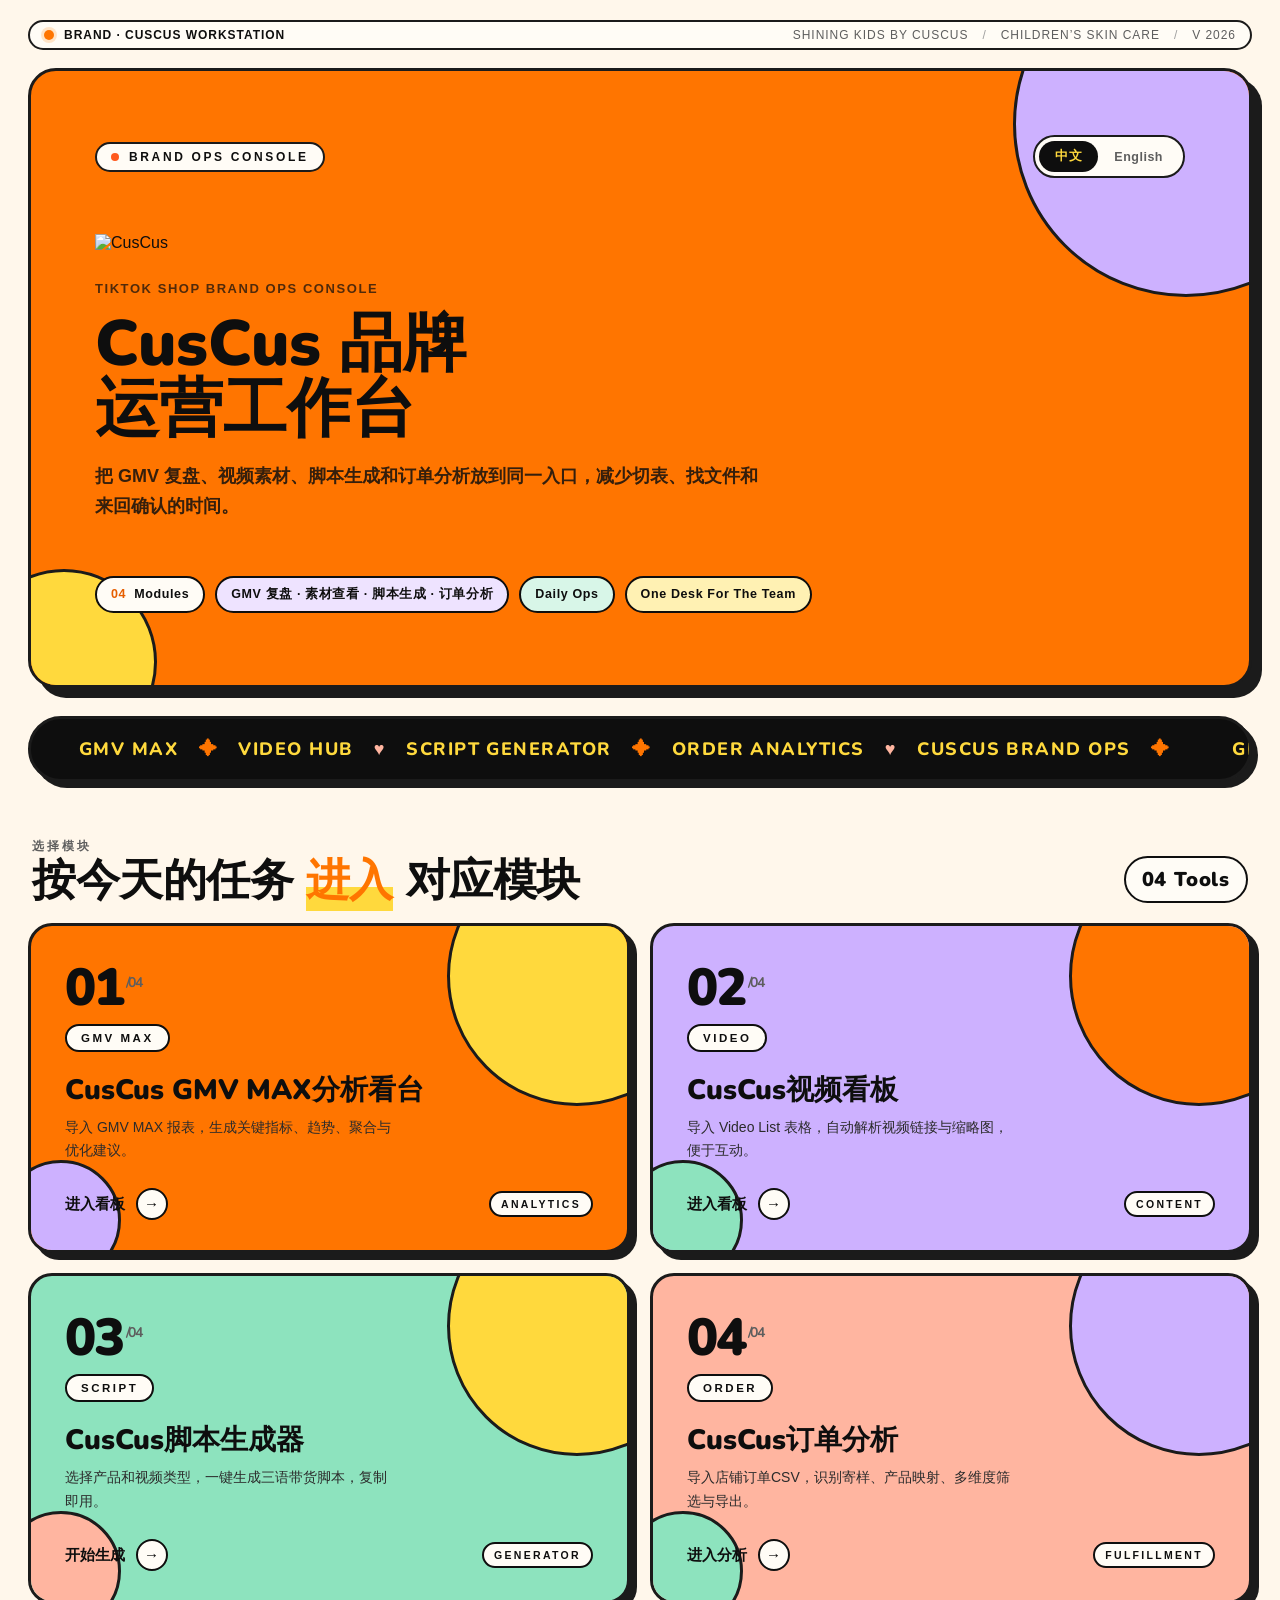
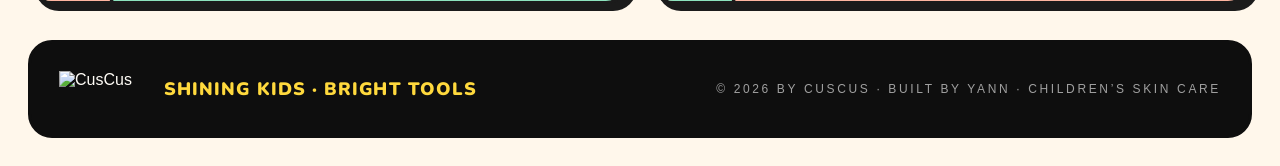
==== commit 14b2f587: "Add files via upload" ====
--- a/index.html
+++ b/index.html
@@ -40,25 +40,24 @@
             <button data-lang="en" data-i18n="common.lang.en">English</button>
           </div>
         </div>
+        <div class="hero-main">
+          <div class="hero-logo">
+            <img src="assets/logo-horizontal-black.png" alt="CusCus" />
+          </div>
 
-        <div class="hero-logo">
-          <img src="assets/logo-horizontal-black.png" alt="CusCus" />
-        </div>
+          <div class="hero-kicker" data-i18n="index.hero.kicker">TikTok Shop Brand Ops Console</div>
+          <h1 data-i18n="index.hero.title">CusCus 品牌运营工作台</h1>
 
-        <h1>
-          Shining <span class="wink">Kids</span>,<br/>
-          <span class="pill">Bright</span> <span class="purple">Tools</span>.
-        </h1>
+          <p class="hero-sub" data-i18n="index.hero.sub">
+            把 GMV 复盘、视频素材、脚本生成和订单分析放到同一入口，减少切表、找文件和来回确认的时间。
+          </p>
 
-        <p class="hero-sub">
-          <span data-i18n="index.hero.sub.pre">CusCus 品牌内部运营中台——</span><strong>TikTok Shop</strong><span data-i18n="index.hero.sub.post"> 的数据、视频、脚本与订单，都在这一张台子上。选一个模块进去，今天也要闪亮一点点 ✦</span>
-        </p>
-
-        <div class="chip-row">
-          <span class="chip"><span class="k">04</span> Modules</span>
-          <span class="chip c-purple">GMV · Video · Script · Order</span>
-          <span class="chip c-mint">Daily Ops</span>
-          <span class="chip c-sun">Shining Kids By CusCus</span>
+          <div class="chip-row">
+            <span class="chip"><span class="k">04</span> Modules</span>
+            <span class="chip c-purple" data-i18n="index.hero.chip1">GMV 复盘 · 素材查看 · 脚本生成 · 订单分析</span>
+            <span class="chip c-mint" data-i18n="index.hero.chip2">Daily Ops</span>
+            <span class="chip c-sun" data-i18n="index.hero.chip3">One Desk For The Team</span>
+          </div>
         </div>
       </div>
     </section>
@@ -66,8 +65,8 @@
     <!-- 滚动 slogan 条 -->
     <div class="marquee" aria-hidden="true">
       <div class="marquee-track">
-        <span>Shining Kids By CusCus <span class="star">✦</span> We are cuscus <span class="heart">♥</span> Children&rsquo;s Skin Care <span class="star">✦</span> Clean · Safe · Natural <span class="heart">♥</span> Shining Kids By CusCus <span class="star">✦</span> We are cuscus <span class="heart">♥</span></span>
-        <span>Shining Kids By CusCus <span class="star">✦</span> We are cuscus <span class="heart">♥</span> Children&rsquo;s Skin Care <span class="star">✦</span> Clean · Safe · Natural <span class="heart">♥</span> Shining Kids By CusCus <span class="star">✦</span> We are cuscus <span class="heart">♥</span></span>
+        <span>GMV MAX <span class="star">✦</span> Video Hub <span class="heart">♥</span> Script Generator <span class="star">✦</span> Order Analytics <span class="heart">♥</span> CusCus Brand Ops <span class="star">✦</span></span>
+        <span>GMV MAX <span class="star">✦</span> Video Hub <span class="heart">♥</span> Script Generator <span class="star">✦</span> Order Analytics <span class="heart">♥</span> CusCus Brand Ops <span class="star">✦</span></span>
       </div>
     </div>
 
@@ -75,7 +74,7 @@
     <div class="section-head">
       <div>
         <div class="eyebrow" data-i18n="index.section.eyebrow">选择模块</div>
-        <h2><span data-i18n="index.section.h2.pre">选择</span> <em><span data-i18n="index.section.h2.em">一个</span></em> <span data-i18n="index.section.h2.post">模块进去</span></h2>
+        <h2><span data-i18n="index.section.h2.pre">按今天的任务</span> <em><span data-i18n="index.section.h2.em">进入</span></em> <span data-i18n="index.section.h2.post">对应模块</span></h2>
       </div>
       <div class="count">04 Tools</div>
     </div>
--- a/styles-brand.css
+++ b/styles-brand.css
@@ -133,6 +133,13 @@
 
 .hero-inner { position: relative; z-index: 2; }
 
+.hero-main {
+  display: flex;
+  flex-direction: column;
+  min-width: 0;
+  max-width: 980px;
+}
+
 .hero-top {
   display: flex;
   justify-content: space-between;
@@ -194,55 +201,43 @@
 /* Logo 大图 */
 .hero-logo {
   display: block;
-  max-width: min(880px, 72%);
+  max-width: min(520px, 72%);
   height: auto;
-  margin: 18px 0 36px;
+  margin: 8px 0 28px;
   position: relative;
 }
 .hero-logo img { display: block; width: 100%; height: auto; }
+
+.hero-kicker {
+  font-size: 13px;
+  line-height: 1.4;
+  letter-spacing: 0.12em;
+  text-transform: uppercase;
+  font-weight: 800;
+  color: rgba(14, 14, 14, 0.72);
+  margin-bottom: 14px;
+}
 
 /* 大标语 */
 .hero h1 {
   margin: 0;
   font-family: var(--font-display);
   font-weight: 900;
-  font-size: clamp(40px, 6.4vw, 96px);
-  line-height: 0.95;
-  letter-spacing: -0.02em;
-  color: var(--ink);
-  max-width: 15ch;
-}
-.hero h1 .pill {
-  display: inline-block;
-  background: var(--paper);
-  color: var(--ink);
-  border: 3px solid var(--ink);
-  padding: 0 22px;
-  border-radius: 999px;
-  transform: rotate(-2deg);
-  margin: 0 6px;
-}
-.hero h1 .purple {
-  color: var(--purple-deep);
-  -webkit-text-stroke: 2px var(--ink);
-}
-.hero h1 .wink {
-  display: inline-block;
-  transform: translateY(-8px) rotate(-8deg);
-  color: var(--sun);
-  -webkit-text-stroke: 2px var(--ink);
+  font-size: clamp(38px, 5vw, 68px);
+  line-height: 1.02;
+  letter-spacing: 0;
+  color: var(--ink);
+  max-width: 10ch;
 }
 
 .hero-sub {
-  margin-top: 28px;
-  max-width: 56ch;
-  font-size: 16px;
-  font-weight: 500;
-  line-height: 1.65;
-  color: var(--ink);
-}
-
-.hero-sub strong { background: var(--paper); padding: 2px 8px; border-radius: 6px; }
+  margin-top: 18px;
+  max-width: 42rem;
+  font-size: 18px;
+  font-weight: 600;
+  line-height: 1.7;
+  color: rgba(14, 14, 14, 0.84);
+}
 
 /* 小徽章拼条 */
 .chip-row {
@@ -291,8 +286,8 @@
 }
 .marquee span {
   font-family: var(--font-display);
-  font-weight: 900;
-  font-size: 22px;
+  font-weight: 800;
+  font-size: 18px;
   letter-spacing: 0.08em;
   text-transform: uppercase;
 }
@@ -536,7 +531,7 @@
 
 @media (max-width: 1040px) {
   .hero { padding: 44px 40px 52px; }
-  .hero-logo { max-width: 92%; }
+  .hero-logo { max-width: 88%; }
   .grid { grid-template-columns: 1fr; }
   .section-head h2 { font-size: 36px; }
 }
@@ -546,6 +541,7 @@
   .hero-top { flex-direction: column; align-items: flex-start; gap: 14px; }
   .topbar { flex-wrap: wrap; gap: 8px; padding: 8px 12px; border-radius: 18px; }
   .topbar .right { gap: 6px; }
+  .hero-sub { font-size: 16px; }
   .tool { padding: 28px 22px 22px; border-radius: 20px; }
   .tool-index { font-size: 44px; }
   .tool h3 { font-size: 22px; }
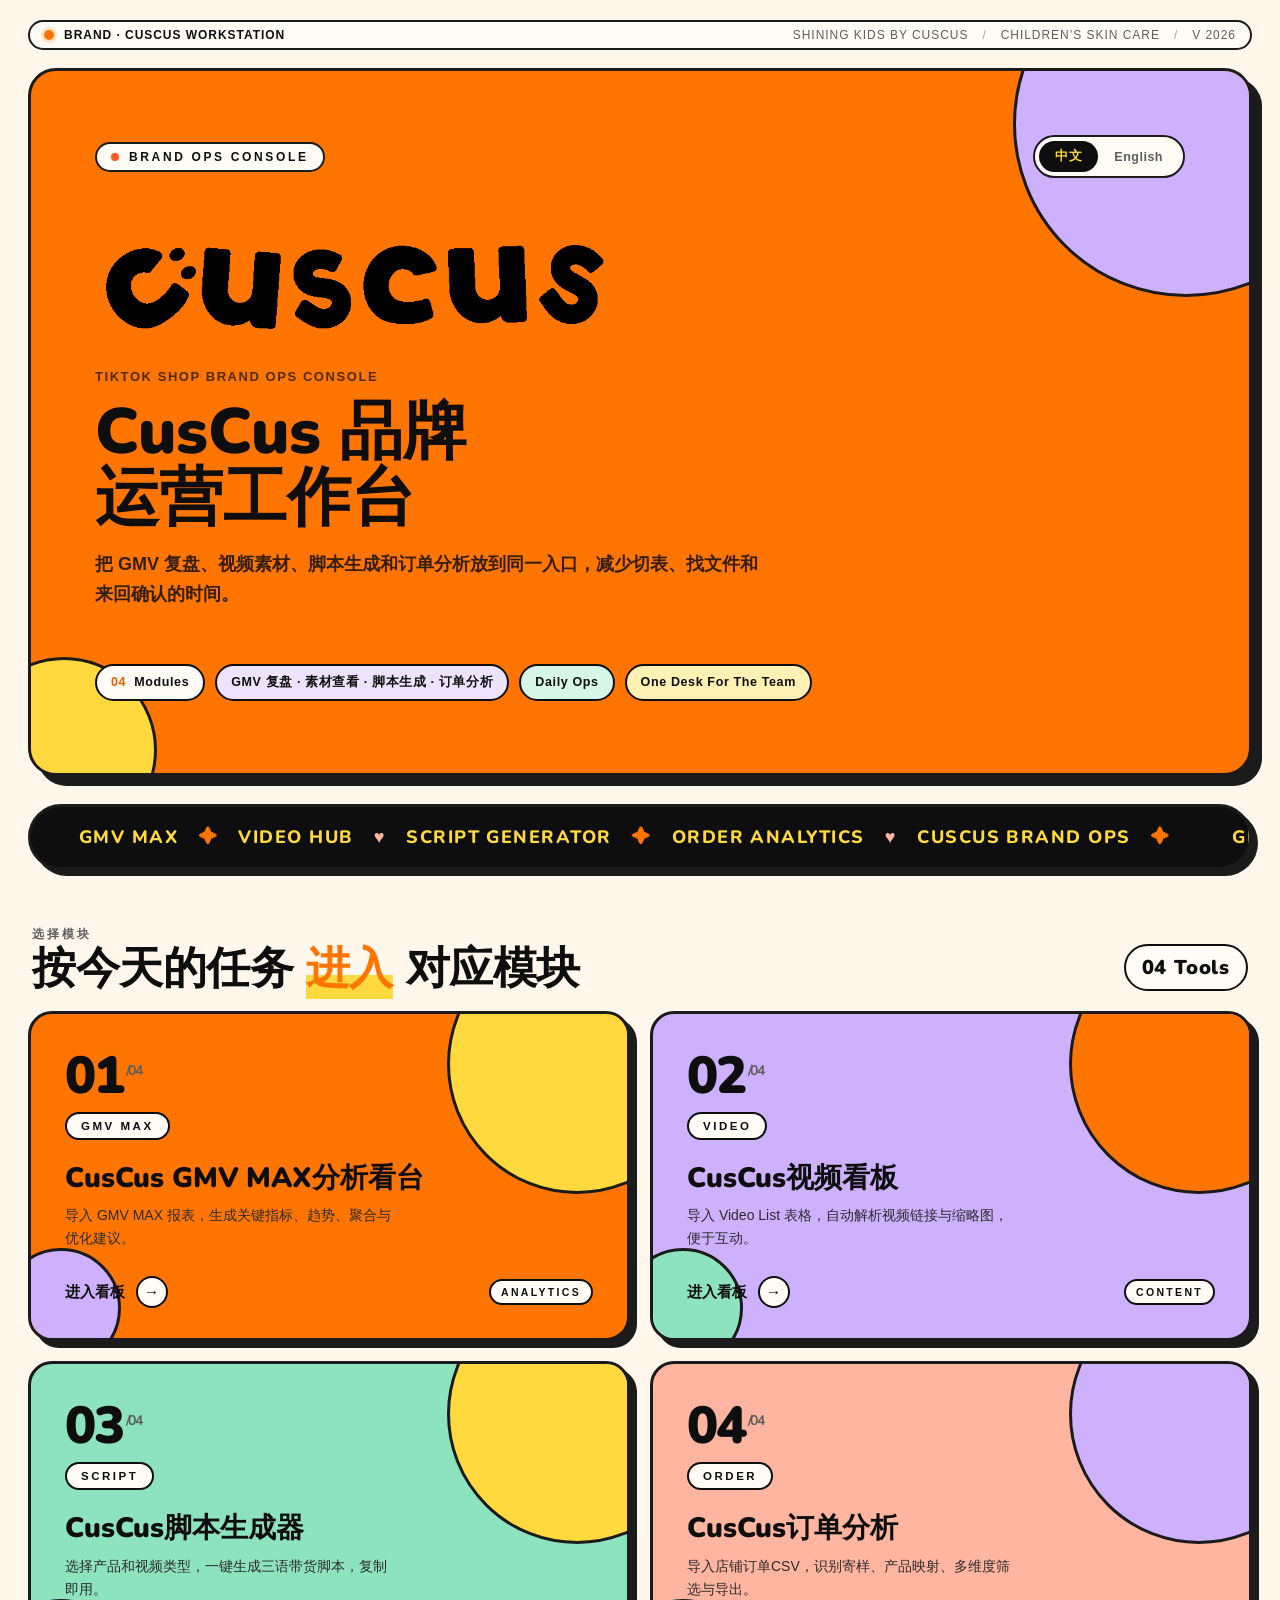
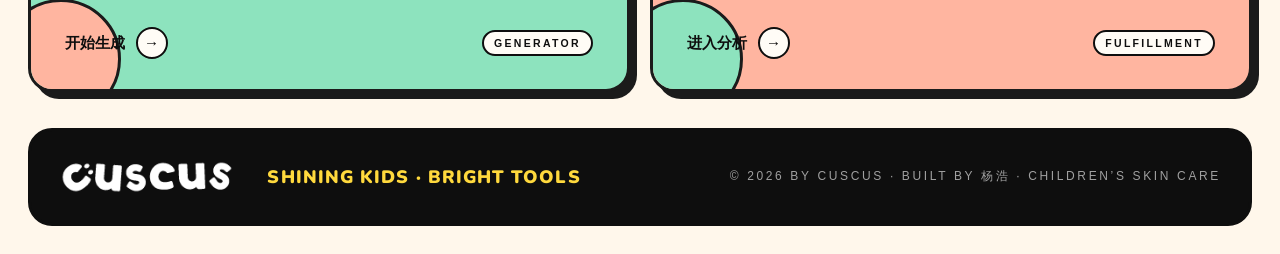
==== commit a9ad293b: "Add files via upload" ====
--- a/index.html
+++ b/index.html
@@ -3,7 +3,7 @@
 <head>
   <meta charset="utf-8" />
   <meta name="viewport" content="width=device-width, initial-scale=1" />
-  <meta name="author" content="Yann" />
+  <meta name="author" content="杨浩" />
   <meta name="description" content="CusCus 品牌运营中台 · TikTok Shop 数据 / 视频 / 脚本 / 订单" />
   <title data-i18n="index.title">CusCus 工作台</title>
   <link rel="icon" type="image/png" href="assets/logo-vertical.png" />
@@ -140,7 +140,7 @@
     <footer class="brand-foot">
       <img src="assets/logo-horizontal-white.png" alt="CusCus" />
       <span class="tag">SHINING KIDS · BRIGHT TOOLS</span>
-      <span class="copy">© 2026 by cuscus · built by Yann · Children&rsquo;s Skin Care</span>
+      <span class="copy">© 2026 by cuscus · built by 杨浩 · Children&rsquo;s Skin Care</span>
     </footer>
 
   </div>
@@ -150,7 +150,7 @@
     // 打招呼 · hi there
     (function () {
       var title = '%c✦ Shining Kids By CusCus ✦';
-      var line  = '%c  design & build · Yann · 2026  ';
+      var line  = '%c  design & build · 杨浩 · 2026  ';
       var hint  = '%cchildren’s skin care · internal workstation';
       var s1 = [
         'background:#FF7500',
--- a/styles-brand.css
+++ b/styles-brand.css
@@ -2,7 +2,7 @@
    CusCus 工作台 · Brand V3.1（playful + bold）
    儿童护肤 × 运营中台 的 tone：活泼 / 饱和 / 大字 / 有温度
    ------------------------------------------------------------
-   design & build · Yann · 2026
+   design & build · 杨浩 · 2026
    ============================================================ */
 
 :root {
@@ -610,6 +610,12 @@
   flex: 1;
   flex-wrap: wrap;
 }
+.top-nav .nav-controls {
+  display: inline-flex;
+  align-items: center;
+  gap: 10px;
+  flex-wrap: wrap;
+}
 .top-nav .nav-links a {
   display: inline-flex;
   align-items: center;
@@ -659,6 +665,13 @@
 }
 .top-nav .ghost:hover { color: var(--ink); }
 .top-nav .ghost.active { background: var(--ink); color: var(--sun); }
+
+@media (max-width: 960px) {
+  .top-nav .nav-controls {
+    width: 100%;
+    justify-content: flex-end;
+  }
+}
 
 /* ───── 工具页 Hero ───── */
 .app > .hero {
@@ -1603,3 +1616,418 @@
   .top-nav .brand::before { width: 100px; height: 26px; }
   .top-nav { border-radius: 18px; }
 }
+
+/* ============================================================
+   订单分析 · 双模式切换 tabs（店铺 / 达人）
+   ============================================================ */
+
+.mode-switch {
+  display: flex;
+  flex-wrap: wrap;
+  align-items: center;
+  gap: 14px;
+  padding: 14px 18px;
+  background: var(--paper);
+  border: 2.5px solid var(--line);
+  border-radius: 16px;
+  box-shadow: 5px 5px 0 var(--line);
+  margin: 18px 0;
+}
+
+.mode-tabs {
+  display: inline-flex;
+  gap: 0;
+  padding: 4px;
+  background: var(--bg-soft, #FFE4C7);
+  border: 2px solid var(--line);
+  border-radius: 999px;
+}
+
+.mode-tab {
+  appearance: none;
+  border: 0;
+  background: transparent;
+  color: var(--ink-3);
+  font-family: inherit;
+  font-size: 13px;
+  font-weight: 800;
+  letter-spacing: 0.04em;
+  padding: 8px 18px;
+  border-radius: 999px;
+  cursor: pointer;
+  display: inline-flex;
+  align-items: center;
+  gap: 6px;
+  transition: all .2s ease;
+}
+
+.mode-tab:hover { color: var(--ink); }
+
+.mode-tab.active {
+  background: var(--ink);
+  color: var(--sun);
+  box-shadow: 0 2px 0 var(--ink);
+}
+
+.mode-tab .badge {
+  display: inline-flex;
+  align-items: center;
+  justify-content: center;
+  min-width: 22px;
+  height: 18px;
+  padding: 0 6px;
+  border-radius: 999px;
+  background: var(--orange);
+  color: var(--ink);
+  font-size: 10.5px;
+  font-weight: 900;
+  letter-spacing: 0;
+}
+
+.mode-tab.active .badge { background: var(--sun); color: var(--ink); }
+
+.mode-info {
+  flex: 1;
+  min-width: 240px;
+  font-size: 13px;
+  color: var(--ink-2);
+  font-weight: 600;
+  line-height: 1.5;
+}
+
+.mode-info .ki {
+  display: inline-flex;
+  align-items: center;
+  gap: 6px;
+  color: var(--orange-deep);
+  font-weight: 800;
+}
+
+/* 自动识别提示条 */
+.mode-toast {
+  display: none;
+  align-items: center;
+  gap: 12px;
+  margin: 12px 0 0;
+  padding: 12px 16px;
+  background: var(--sun-soft, #FFF1B3);
+  border: 2px solid var(--ink);
+  border-radius: 12px;
+  font-size: 13px;
+  font-weight: 600;
+  color: var(--ink);
+}
+.mode-toast.show { display: flex; }
+.mode-toast .icon {
+  flex-shrink: 0;
+  width: 22px; height: 22px;
+  background: var(--ink);
+  color: var(--sun);
+  border-radius: 50%;
+  display: inline-flex; align-items: center; justify-content: center;
+  font-size: 13px; font-weight: 900;
+}
+.mode-toast .close {
+  margin-left: auto;
+  appearance: none;
+  border: 0;
+  background: transparent;
+  cursor: pointer;
+  font-size: 18px;
+  font-weight: 900;
+  color: var(--ink-3);
+  padding: 0 4px;
+}
+.mode-toast .close:hover { color: var(--ink); }
+
+/* 模式内容显示控制（hidden 属性自带 display:none，但 flex 容器里要更稳） */
+[data-mode-content][hidden] { display: none !important; }
+
+/* 内容类型徽章（达人订单专用） */
+.content-type-badge {
+  display: inline-block;
+  padding: 2px 8px;
+  border-radius: 6px;
+  font-size: 11px;
+  font-weight: 800;
+  letter-spacing: 0.04em;
+  text-transform: uppercase;
+}
+.content-type-Video      { background: var(--purple-soft); color: var(--purple-deep); }
+.content-type-Showcase   { background: var(--mint-soft);   color: var(--mint-deep); }
+.content-type-Livestream { background: var(--orange-soft); color: var(--orange-deep); }
+.content-type-External   { background: var(--sun-soft);    color: var(--sun-deep); }
+.content-type-Other      { background: #EEE;               color: var(--ink-3); }
+
+.commission-rate {
+  font-variant-numeric: tabular-nums;
+  font-weight: 800;
+  color: var(--purple-deep);
+}
+
+.creator-name {
+  font-weight: 700;
+  color: var(--ink);
+  letter-spacing: 0.01em;
+}
+
+@media (max-width: 720px) {
+  .mode-switch { padding: 12px 14px; gap: 10px; }
+  .mode-tabs { width: 100%; justify-content: stretch; }
+  .mode-tab { flex: 1; justify-content: center; padding: 10px 14px; }
+  .mode-info { font-size: 12px; min-width: 0; }
+}
+
+/* ============================================================
+   订单分析 · 工具类（badges / 排名 / 状态色等）
+   ============================================================ */
+
+.status-badge {
+  display: inline-block;
+  padding: 3px 10px;
+  border-radius: 6px;
+  font-size: 11px;
+  font-weight: 800;
+  letter-spacing: 0.04em;
+  background: var(--bg-soft, #FFE4C7);
+  color: var(--ink);
+  border: 1.5px solid var(--ink);
+}
+.status-shipped   { background: var(--mint-soft);   color: var(--mint-deep); }
+.status-completed { background: #C8F2D8;            color: #1F8A55; }
+.status-canceled  { background: var(--peach-soft);  color: var(--peach-deep); }
+.status-to-ship   { background: var(--sun-soft);    color: var(--sun-deep); }
+.status-unpaid    { background: #EEE;               color: var(--ink-3); }
+
+.sample-badge {
+  display: inline-block;
+  padding: 3px 8px;
+  border-radius: 6px;
+  font-size: 10.5px;
+  font-weight: 800;
+  letter-spacing: 0.04em;
+  background: var(--purple-soft);
+  color: var(--purple-deep);
+  border: 1.5px solid var(--purple-deep);
+}
+
+.rank-num {
+  display: inline-flex;
+  align-items: center;
+  justify-content: center;
+  min-width: 26px;
+  height: 26px;
+  padding: 0 8px;
+  border-radius: 999px;
+  background: var(--orange-cream);
+  color: var(--ink);
+  font-weight: 900;
+  font-variant-numeric: tabular-nums;
+  font-size: 12.5px;
+}
+.data-table tbody tr:nth-child(1) .rank-num { background: var(--sun);     color: var(--ink); }
+.data-table tbody tr:nth-child(2) .rank-num { background: var(--mint);    color: var(--ink); }
+.data-table tbody tr:nth-child(3) .rank-num { background: var(--peach);   color: var(--ink); }
+
+.row-alert td { background: rgba(242, 122, 92, 0.08); }
+
+.cancel-rate.rate-ok      { color: var(--mint-deep); }
+.cancel-rate.rate-warning { color: var(--sun-deep); }
+.cancel-rate.rate-danger  { color: var(--peach-deep); }
+
+.count-badge {
+  font-size: 11px;
+  font-weight: 600;
+  color: var(--ink-3);
+  margin-left: 6px;
+}
+
+.order-id, .sku-cell {
+  font-family: "JetBrains Mono", "SF Mono", ui-monospace, monospace;
+  font-size: 12px;
+  font-weight: 700;
+  color: var(--ink-2);
+  letter-spacing: 0;
+}
+
+.product-name {
+  font-weight: 600;
+  color: var(--ink);
+  max-width: 280px;
+  overflow: hidden;
+  text-overflow: ellipsis;
+  white-space: nowrap;
+}
+
+.detail-group-title {
+  margin: 18px 0 8px;
+  padding-bottom: 6px;
+  border-bottom: 2px solid var(--ink);
+  font-size: 12px;
+  font-weight: 900;
+  letter-spacing: 0.22em;
+  text-transform: uppercase;
+  color: var(--ink);
+}
+.detail-group-title:first-child { margin-top: 0; }
+
+.lib-warning {
+  margin: 12px;
+  padding: 12px 16px;
+  background: var(--peach-soft);
+  border: 2px solid var(--peach-deep);
+  border-radius: 12px;
+  color: var(--ink);
+  font-weight: 700;
+}
+
+/* ============================================================
+   达人订单 · 内容类型分解卡片
+   ============================================================ */
+
+.ct-breakdown {
+  display: grid;
+  grid-template-columns: repeat(auto-fit, minmax(220px, 1fr));
+  gap: 14px;
+}
+
+.ct-card {
+  display: flex;
+  flex-direction: column;
+  gap: 12px;
+  padding: 18px 20px 16px;
+  background: var(--paper);
+  border: 2.5px solid var(--ink);
+  border-radius: 14px;
+  box-shadow: 4px 4px 0 var(--ink);
+  position: relative;
+  overflow: hidden;
+}
+.ct-card::before {
+  content: "";
+  position: absolute;
+  left: 0; right: 0; top: 0;
+  height: 6px;
+  background: var(--orange);
+}
+.ct-card.ct-Video::before     { background: var(--purple); }
+.ct-card.ct-Showcase::before  { background: var(--mint); }
+.ct-card.ct-Livestream::before{ background: var(--orange); }
+.ct-card.ct-External::before  { background: var(--sun); }
+.ct-card.ct-Other::before     { background: var(--peach); }
+
+.ct-card-head {
+  display: flex;
+  align-items: center;
+  gap: 10px;
+}
+.ct-icon {
+  font-size: 22px;
+  line-height: 1;
+}
+.ct-name {
+  flex: 1;
+  font-family: var(--font-display);
+  font-weight: 900;
+  font-size: 15px;
+  letter-spacing: 0.04em;
+  color: var(--ink);
+}
+.ct-pct {
+  font-family: var(--font-display);
+  font-weight: 900;
+  font-size: 18px;
+  color: var(--orange-deep);
+  font-variant-numeric: tabular-nums;
+  letter-spacing: -0.01em;
+}
+.ct-card.ct-Video    .ct-pct { color: var(--purple-deep); }
+.ct-card.ct-Showcase .ct-pct { color: var(--mint-deep); }
+.ct-card.ct-Livestream .ct-pct { color: var(--orange-deep); }
+.ct-card.ct-External .ct-pct { color: var(--sun-deep); }
+
+.ct-stats {
+  display: grid;
+  grid-template-columns: repeat(3, 1fr);
+  gap: 8px;
+  border-top: 1.5px dashed var(--line-soft, #EEE5D6);
+  padding-top: 12px;
+}
+.ct-stat { display: flex; flex-direction: column; gap: 2px; min-width: 0; }
+.ct-stat-v {
+  font-family: var(--font-display);
+  font-weight: 900;
+  font-size: 18px;
+  color: var(--ink);
+  letter-spacing: -0.01em;
+  font-variant-numeric: tabular-nums;
+  line-height: 1.1;
+  white-space: nowrap;
+  overflow: hidden;
+  text-overflow: ellipsis;
+}
+.ct-stat-l {
+  font-size: 10.5px;
+  font-weight: 700;
+  letter-spacing: 0.16em;
+  text-transform: uppercase;
+  color: var(--ink-3);
+}
+
+.ct-foot {
+  display: flex;
+  justify-content: space-between;
+  align-items: center;
+  font-size: 11px;
+  color: var(--ink-3);
+  font-weight: 600;
+  letter-spacing: 0.04em;
+  border-top: 1.5px dashed var(--line-soft, #EEE5D6);
+  padding-top: 10px;
+}
+.ct-foot strong { color: var(--ink); font-weight: 800; }
+
+.ct-empty {
+  grid-column: 1 / -1;
+  padding: 24px;
+  text-align: center;
+  color: var(--ink-3);
+  font-size: 13px;
+}
+
+/* TOP 10 内容里的 TikTok 链接 */
+.tt-link {
+  display: inline-flex;
+  align-items: center;
+  gap: 5px;
+  color: var(--ink);
+  text-decoration: none;
+  font-family: "JetBrains Mono", "SF Mono", ui-monospace, monospace;
+  font-size: 12px;
+  font-weight: 700;
+  padding: 3px 8px;
+  background: var(--bg-soft, #FFE4C7);
+  border: 1.5px solid var(--ink);
+  border-radius: 6px;
+  transition: all .15s ease;
+}
+.tt-link:hover {
+  background: var(--ink);
+  color: var(--sun);
+  transform: translate(-1px, -1px);
+}
+.tt-link::after {
+  content: "↗";
+  font-family: var(--font-display);
+  font-weight: 900;
+  font-size: 11px;
+  opacity: 0.7;
+}
+.tt-link.tt-link-disabled {
+  background: transparent;
+  color: var(--ink-3);
+  border: 1.5px dashed var(--ink-4);
+  cursor: default;
+}
+.tt-link.tt-link-disabled:hover { transform: none; background: transparent; color: var(--ink-3); }
+.tt-link.tt-link-disabled::after { content: ""; }
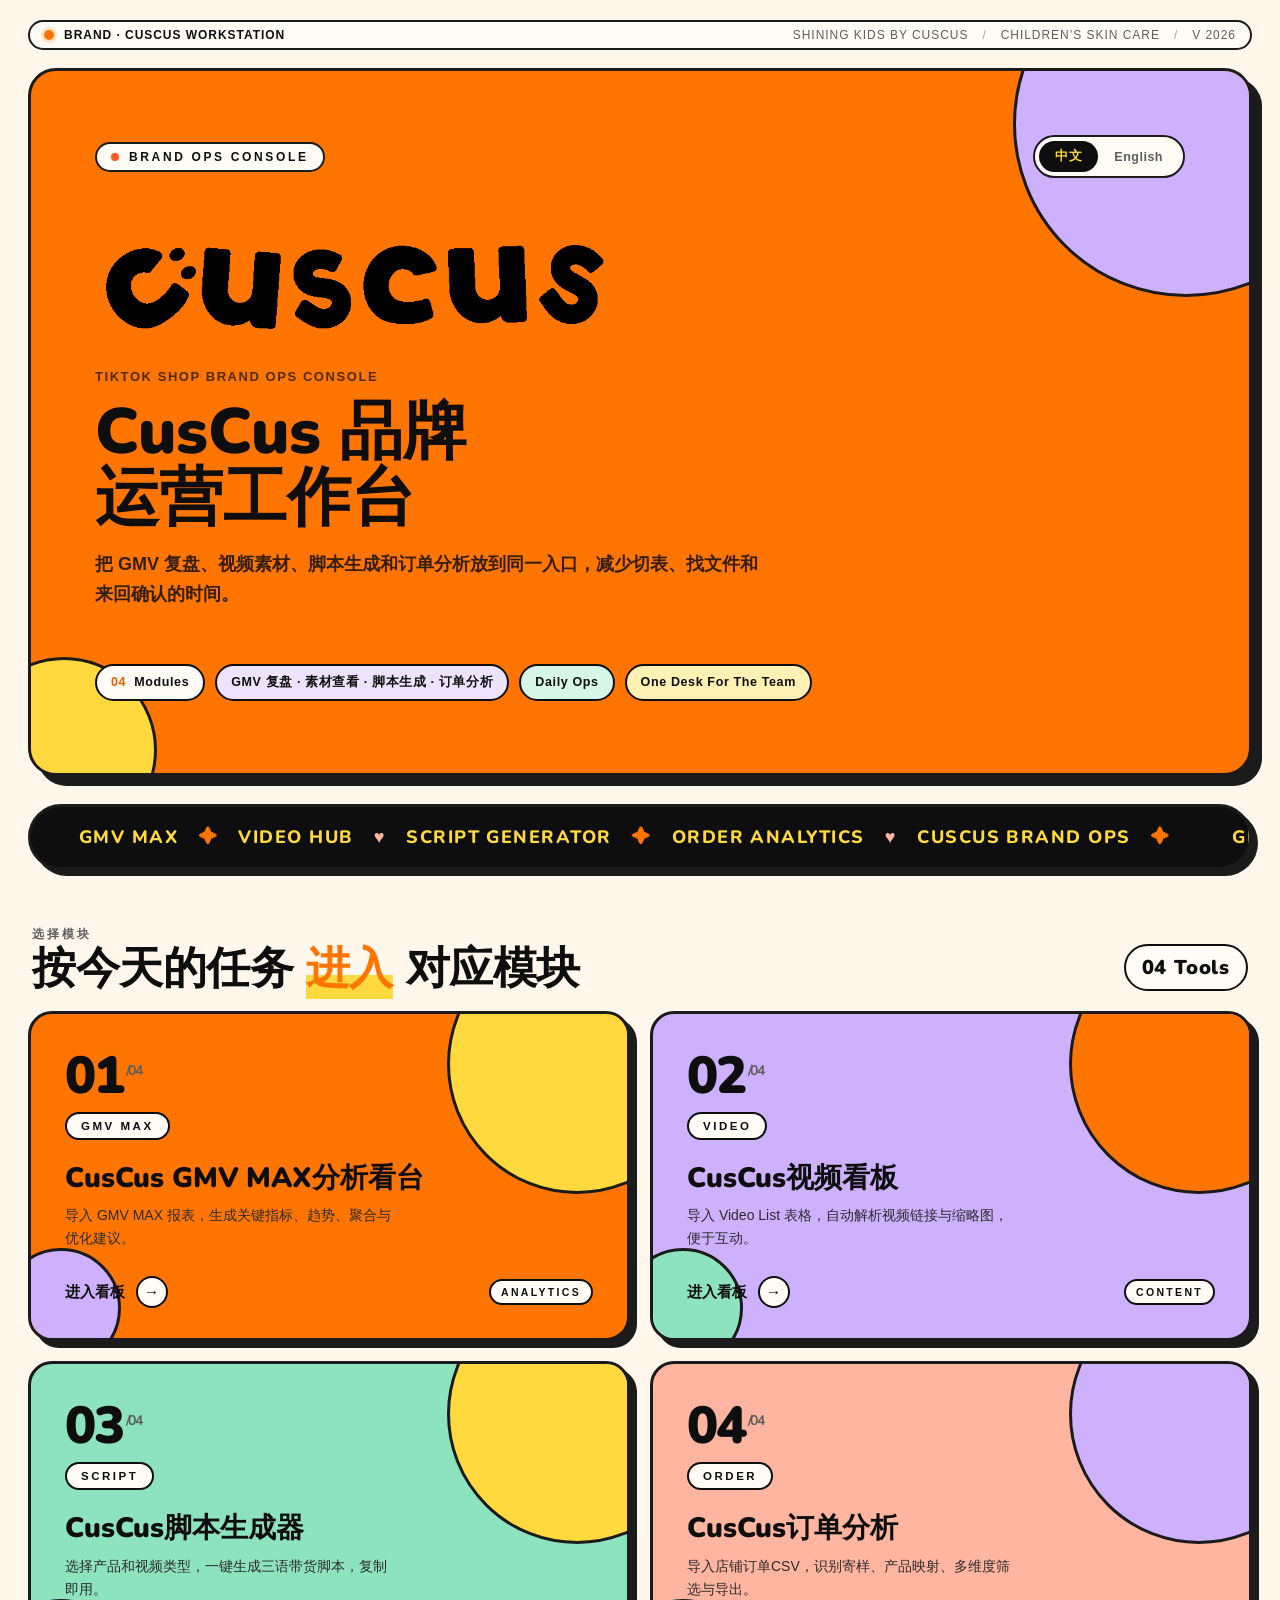
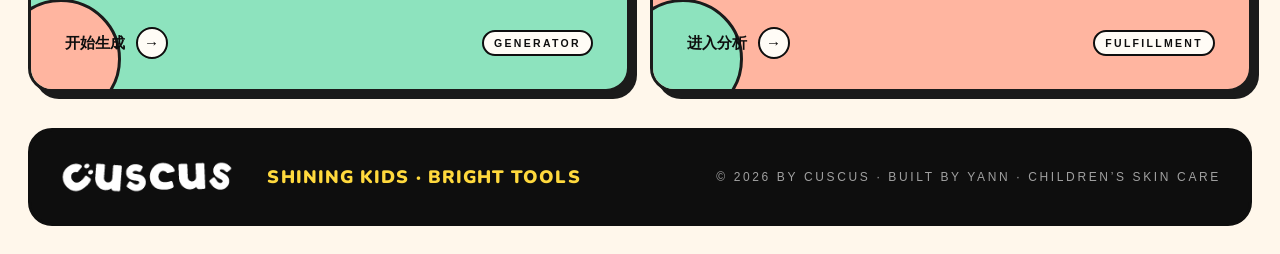
==== commit cb1b0cc6: "Add files via upload" ====
--- a/index.html
+++ b/index.html
@@ -3,7 +3,7 @@
 <head>
   <meta charset="utf-8" />
   <meta name="viewport" content="width=device-width, initial-scale=1" />
-  <meta name="author" content="杨浩" />
+  <meta name="author" content="Yann" />
   <meta name="description" content="CusCus 品牌运营中台 · TikTok Shop 数据 / 视频 / 脚本 / 订单" />
   <title data-i18n="index.title">CusCus 工作台</title>
   <link rel="icon" type="image/png" href="assets/logo-vertical.png" />
@@ -140,7 +140,7 @@
     <footer class="brand-foot">
       <img src="assets/logo-horizontal-white.png" alt="CusCus" />
       <span class="tag">SHINING KIDS · BRIGHT TOOLS</span>
-      <span class="copy">© 2026 by cuscus · built by 杨浩 · Children&rsquo;s Skin Care</span>
+      <span class="copy">© 2026 by cuscus · built by Yann · Children&rsquo;s Skin Care</span>
     </footer>
 
   </div>
--- a/styles-brand.css
+++ b/styles-brand.css
@@ -2,7 +2,7 @@
    CusCus 工作台 · Brand V3.1（playful + bold）
    儿童护肤 × 运营中台 的 tone：活泼 / 饱和 / 大字 / 有温度
    ------------------------------------------------------------
-   design & build · 杨浩 · 2026
+   design & build · Yann · 2026
    ============================================================ */
 
 :root {
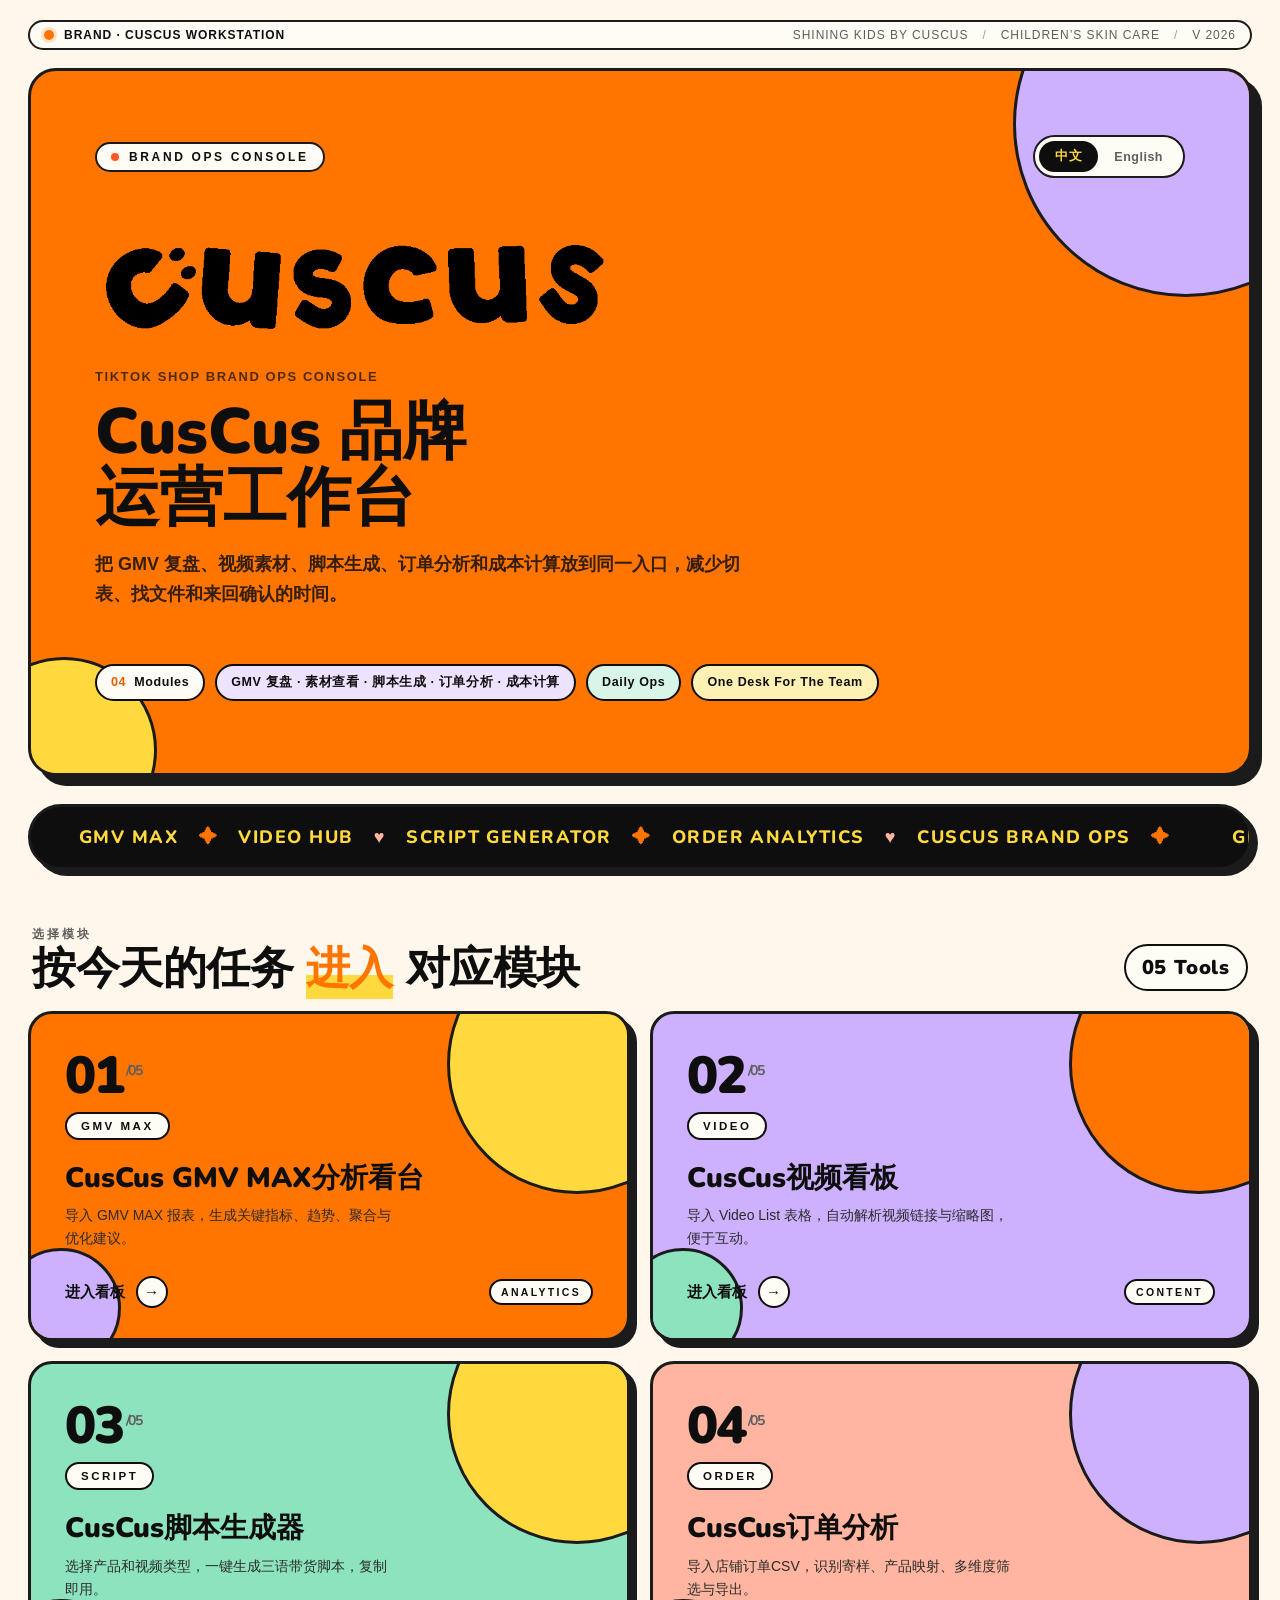
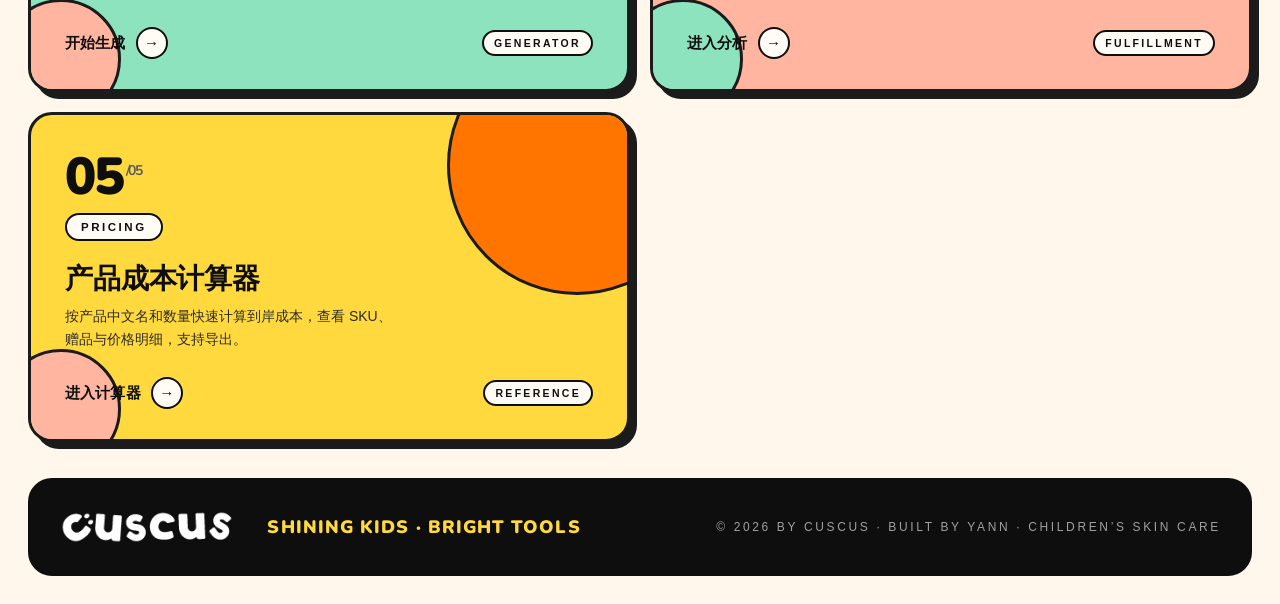
==== commit 42777f06: "Add files via upload" ====
--- a/index.html
+++ b/index.html
@@ -54,7 +54,7 @@
 
           <div class="chip-row">
             <span class="chip"><span class="k">04</span> Modules</span>
-            <span class="chip c-purple" data-i18n="index.hero.chip1">GMV 复盘 · 素材查看 · 脚本生成 · 订单分析</span>
+            <span class="chip c-purple" data-i18n="index.hero.chip1">GMV 复盘 · 素材查看 · 脚本生成 · 订单分析 · 成本计算</span>
             <span class="chip c-mint" data-i18n="index.hero.chip2">Daily Ops</span>
             <span class="chip c-sun" data-i18n="index.hero.chip3">One Desk For The Team</span>
           </div>
@@ -76,16 +76,16 @@
         <div class="eyebrow" data-i18n="index.section.eyebrow">选择模块</div>
         <h2><span data-i18n="index.section.h2.pre">按今天的任务</span> <em><span data-i18n="index.section.h2.em">进入</span></em> <span data-i18n="index.section.h2.post">对应模块</span></h2>
       </div>
-      <div class="count">04 Tools</div>
+      <div class="count">05 Tools</div>
     </div>
 
-    <!-- 4 张模块卡 -->
+    <!-- 5 张模块卡 -->
     <div class="grid">
 
       <a class="tool t-orange" href="gmv.html">
         <span class="blob blob-1"></span>
         <span class="blob blob-2"></span>
-        <div class="tool-index">01<small>/04</small></div>
+        <div class="tool-index">01<small>/05</small></div>
         <div class="tool-tag">GMV MAX</div>
         <h3 data-i18n="index.card.gmv.title">GMV MAX 分析看台</h3>
         <p data-i18n="index.card.gmv.desc">导入 GMV MAX 报表，关键指标、趋势、聚合分析与优化建议一次看全。</p>
@@ -98,7 +98,7 @@
       <a class="tool t-purple" href="video.html">
         <span class="blob blob-1"></span>
         <span class="blob blob-2"></span>
-        <div class="tool-index">02<small>/04</small></div>
+        <div class="tool-index">02<small>/05</small></div>
         <div class="tool-tag">Video</div>
         <h3 data-i18n="index.card.video.title">视频看板</h3>
         <p data-i18n="index.card.video.desc">导入 Video List 表格，自动解析链接与缩略图，一眼看完所有素材。</p>
@@ -111,7 +111,7 @@
       <a class="tool t-mint" href="script.html">
         <span class="blob blob-1"></span>
         <span class="blob blob-2"></span>
-        <div class="tool-index">03<small>/04</small></div>
+        <div class="tool-index">03<small>/05</small></div>
         <div class="tool-tag">Script</div>
         <h3 data-i18n="index.card.script.title">脚本生成器</h3>
         <p data-i18n="index.card.script.desc">选择产品 + 视频类型，一键生成三语带货脚本，直接复制去拍。</p>
@@ -124,13 +124,26 @@
       <a class="tool t-peach" href="order.html">
         <span class="blob blob-1"></span>
         <span class="blob blob-2"></span>
-        <div class="tool-index">04<small>/04</small></div>
+        <div class="tool-index">04<small>/05</small></div>
         <div class="tool-tag">Order</div>
         <h3 data-i18n="index.card.order.title">订单分析</h3>
         <p data-i18n="index.card.order.desc">导入店铺订单 CSV，识别寄样、产品映射、多维筛选，一键导出。</p>
         <div class="tool-foot">
           <span class="tool-cta"><span data-i18n="index.card.order.cta">进入分析</span> <span class="arrow">→</span></span>
           <span class="tool-meta">Fulfillment</span>
+        </div>
+      </a>
+
+      <a class="tool t-sun" href="cost.html">
+        <span class="blob blob-1"></span>
+        <span class="blob blob-2"></span>
+        <div class="tool-index">05<small>/05</small></div>
+        <div class="tool-tag">Pricing</div>
+        <h3 data-i18n="index.card.cost.title">产品成本计算器</h3>
+        <p data-i18n="index.card.cost.desc">按产品中文名和数量快速计算到岸成本，查看 SKU、赠品与价格明细，支持导出。</p>
+        <div class="tool-foot">
+          <span class="tool-cta"><span data-i18n="index.card.cost.cta">进入计算器</span> <span class="arrow">→</span></span>
+          <span class="tool-meta">Reference</span>
         </div>
       </a>
 
--- a/styles-brand.css
+++ b/styles-brand.css
@@ -496,6 +496,10 @@
 .tool.t-peach  { background: var(--peach); }
 .tool.t-peach .blob-1 { background: var(--purple); }
 .tool.t-peach .blob-2 { background: var(--mint); }
+
+.tool.t-sun    { background: var(--sun); }
+.tool.t-sun .blob-1 { background: var(--orange); }
+.tool.t-sun .blob-2 { background: var(--peach); }
 
 /* ───────── 底部：品牌锁定条 ───────── */
 
@@ -1229,6 +1233,207 @@
   font-weight: 700;
 }
 
+/* ───── 成本页 · 游戏感计算器 ───── */
+body[data-tool="cost"] .app > .hero { background: var(--sun); }
+body[data-tool="cost"] .app > .hero::before { background: var(--mint); }
+body[data-tool="cost"] .app > .hero::after  { background: var(--purple); }
+
+.cost-game {
+  background:
+    linear-gradient(135deg, rgba(255, 217, 61, 0.36), rgba(141, 227, 190, 0.24)),
+    var(--paper);
+}
+
+.calc-arena {
+  display: grid;
+  grid-template-columns: minmax(220px, 320px) 1fr;
+  gap: 18px;
+  align-items: start;
+}
+
+.score-board {
+  position: sticky;
+  top: 18px;
+  display: flex;
+  flex-direction: column;
+  gap: 8px;
+  min-height: 190px;
+  padding: 22px;
+  background: var(--ink);
+  color: var(--paper);
+  border: 3px solid var(--line);
+  border-radius: 18px;
+  box-shadow: 6px 6px 0 var(--orange);
+}
+.score-label {
+  font-size: 11px;
+  font-weight: 900;
+  letter-spacing: 0.16em;
+  color: var(--sun);
+}
+.score-board strong {
+  font-family: var(--font-display);
+  font-size: clamp(30px, 4vw, 48px);
+  line-height: 1;
+  letter-spacing: 0;
+  color: var(--sun);
+  word-break: break-word;
+}
+.score-board span:last-child {
+  margin-top: auto;
+  color: rgba(255, 252, 246, 0.72);
+  font-size: 12px;
+  font-weight: 700;
+}
+
+.calc-rows {
+  display: grid;
+  gap: 12px;
+}
+.calc-line {
+  display: grid;
+  grid-template-columns: 48px minmax(240px, 1fr) 150px 42px;
+  gap: 12px;
+  align-items: end;
+  padding: 14px;
+  background: var(--cream);
+  border: 2.5px solid var(--line);
+  border-radius: 16px;
+  box-shadow: 4px 4px 0 var(--line);
+}
+.calc-token {
+  display: inline-flex;
+  align-items: center;
+  justify-content: center;
+  width: 38px;
+  height: 38px;
+  border: 2px solid var(--line);
+  border-radius: 10px;
+  background: var(--orange);
+  color: var(--ink);
+  font-family: var(--font-display);
+  font-size: 16px;
+  font-weight: 900;
+}
+.calc-field .select,
+.calc-field input {
+  width: 100%;
+  min-width: 0;
+  background-color: var(--paper);
+}
+.calc-qty input {
+  text-align: center;
+  font-family: var(--font-display);
+  font-size: 18px;
+  font-weight: 900;
+}
+.calc-remove {
+  width: 38px;
+  height: 38px;
+  border: 2px solid var(--line);
+  border-radius: 50%;
+  background: var(--peach);
+  color: var(--ink);
+  font-size: 24px;
+  font-weight: 900;
+  line-height: 1;
+  cursor: pointer;
+}
+.calc-remove:disabled {
+  opacity: 0.35;
+  cursor: not-allowed;
+}
+.calc-actions {
+  grid-column: 2;
+  display: flex;
+  flex-wrap: wrap;
+  gap: 10px;
+  margin-top: -4px;
+}
+.calc-primary {
+  background: var(--ink) !important;
+  color: var(--sun) !important;
+}
+.calc-add {
+  background: var(--mint-soft) !important;
+}
+.calc-result {
+  margin-top: 18px;
+  padding: 16px;
+  background: var(--paper);
+  border: 2.5px solid var(--line);
+  border-radius: 16px;
+  box-shadow: 4px 4px 0 var(--line);
+}
+.calc-result-head {
+  display: flex;
+  align-items: center;
+  justify-content: space-between;
+  gap: 12px;
+  padding-bottom: 12px;
+  border-bottom: 2px dashed var(--line-soft);
+}
+.calc-result-label {
+  display: block;
+  font-size: 11px;
+  font-weight: 900;
+  letter-spacing: 0.14em;
+  color: var(--ink-3);
+}
+.calc-result-head strong {
+  display: block;
+  margin-top: 4px;
+  font-family: var(--font-display);
+  font-size: 28px;
+  line-height: 1.1;
+  color: var(--orange-deep);
+}
+.calc-result-head > span {
+  flex-shrink: 0;
+  padding: 6px 12px;
+  border: 2px solid var(--line);
+  border-radius: 999px;
+  background: var(--sun-soft);
+  font-size: 12px;
+  font-weight: 900;
+}
+.calc-mini-list {
+  display: grid;
+  gap: 8px;
+  margin-top: 12px;
+}
+.calc-mini-row {
+  display: grid;
+  grid-template-columns: minmax(180px, 1fr) minmax(150px, auto) minmax(150px, auto);
+  gap: 12px;
+  align-items: center;
+  padding: 10px 12px;
+  background: var(--cream);
+  border: 1.5px solid var(--line-soft);
+  border-radius: 10px;
+  font-size: 13px;
+  font-weight: 700;
+}
+.calc-mini-row strong {
+  text-align: right;
+  color: var(--mint-deep);
+  font-weight: 900;
+}
+
+@media (max-width: 900px) {
+  .calc-arena { grid-template-columns: 1fr; }
+  .score-board { position: relative; top: auto; min-height: 0; }
+  .calc-actions { grid-column: 1; }
+}
+
+@media (max-width: 720px) {
+  .calc-line { grid-template-columns: 42px 1fr; }
+  .calc-qty { grid-column: 2; }
+  .calc-remove { grid-column: 2; justify-self: end; }
+  .calc-mini-row { grid-template-columns: 1fr; }
+  .calc-mini-row strong { text-align: left; }
+}
+
 /* ───── Alert / 推荐 ───── */
 .alert-panel {
   background: var(--cream);
@@ -1662,6 +1867,11 @@
 }
 
 .mode-tab:hover { color: var(--ink); }
+.mode-tab:disabled {
+  opacity: 0.38;
+  cursor: not-allowed;
+  pointer-events: none;
+}
 
 .mode-tab.active {
   background: var(--ink);
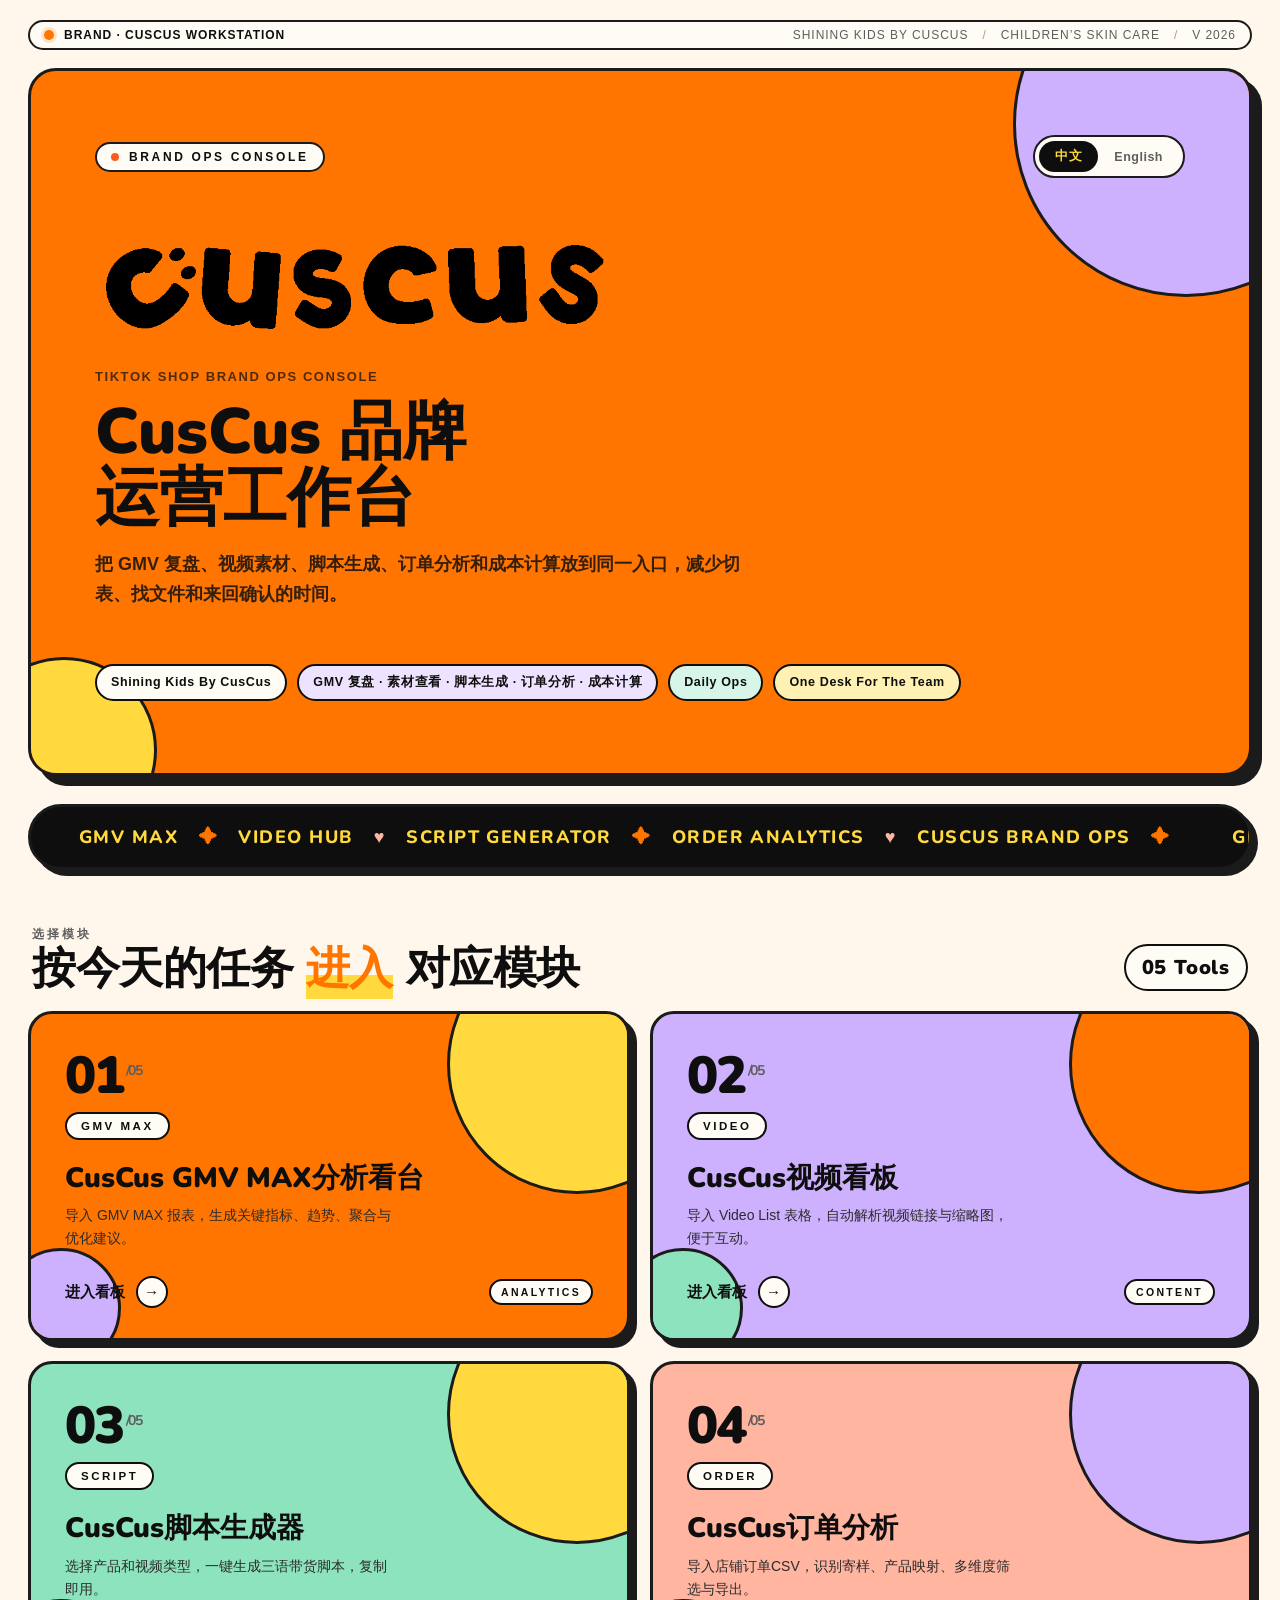
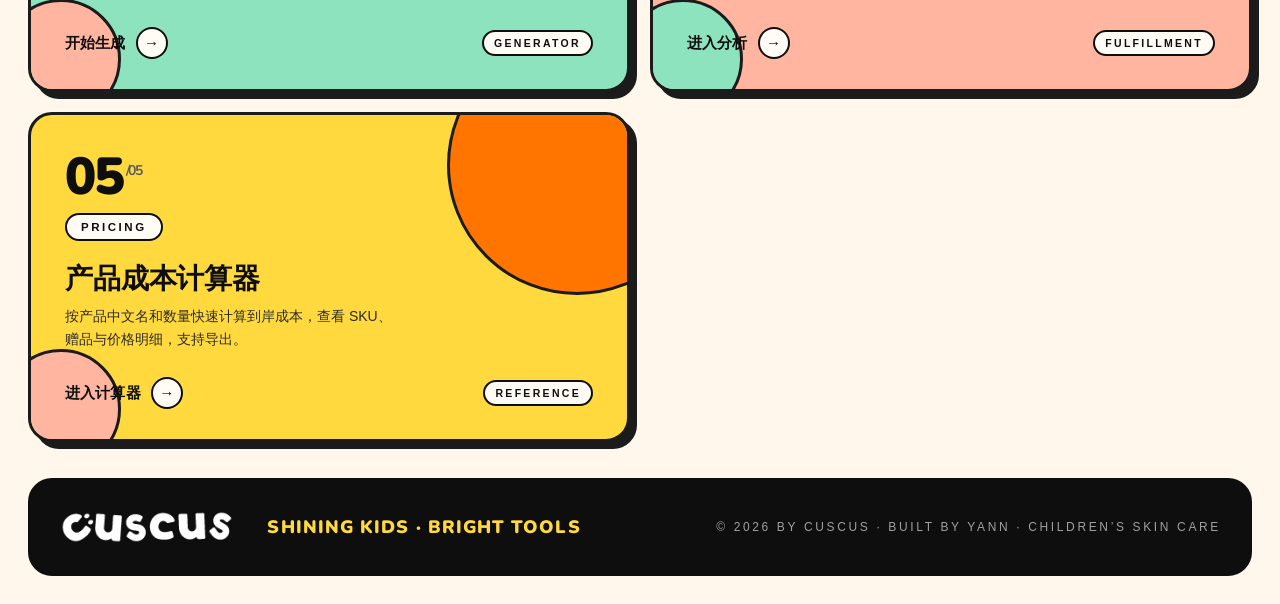
==== commit a7075f36: "Add files via upload" ====
--- a/index.html
+++ b/index.html
@@ -53,7 +53,7 @@
           </p>
 
           <div class="chip-row">
-            <span class="chip"><span class="k">04</span> Modules</span>
+            <span class="chip">Shining Kids By CusCus</span>
             <span class="chip c-purple" data-i18n="index.hero.chip1">GMV 复盘 · 素材查看 · 脚本生成 · 订单分析 · 成本计算</span>
             <span class="chip c-mint" data-i18n="index.hero.chip2">Daily Ops</span>
             <span class="chip c-sun" data-i18n="index.hero.chip3">One Desk For The Team</span>
--- a/styles-brand.css
+++ b/styles-brand.css
@@ -1290,6 +1290,31 @@
   display: grid;
   gap: 12px;
 }
+.calc-input-zone {
+  display: grid;
+  gap: 16px;
+}
+.calc-group {
+  display: grid;
+  gap: 10px;
+}
+.calc-group-head {
+  display: flex;
+  align-items: baseline;
+  justify-content: space-between;
+  gap: 12px;
+  padding: 0 4px;
+}
+.calc-group-head strong {
+  font-family: var(--font-display);
+  font-size: 18px;
+  font-weight: 900;
+}
+.calc-group-head span {
+  font-size: 12px;
+  font-weight: 800;
+  color: var(--ink-3);
+}
 .calc-line {
   display: grid;
   grid-template-columns: 48px minmax(240px, 1fr) 150px 42px;
@@ -1315,6 +1340,9 @@
   font-size: 16px;
   font-weight: 900;
 }
+.gift-token {
+  background: var(--purple);
+}
 .calc-field .select,
 .calc-field input {
   width: 100%;
@@ -1357,6 +1385,9 @@
 .calc-add {
   background: var(--mint-soft) !important;
 }
+.gift-add {
+  background: var(--purple-soft) !important;
+}
 .calc-result {
   margin-top: 18px;
   padding: 16px;
@@ -1401,6 +1432,32 @@
   display: grid;
   gap: 8px;
   margin-top: 12px;
+}
+.calc-total-split {
+  display: grid;
+  grid-template-columns: repeat(auto-fit, minmax(160px, 1fr));
+  gap: 10px;
+  margin-top: 12px;
+}
+.calc-total-split > div {
+  padding: 12px;
+  background: var(--cream);
+  border: 2px solid var(--line);
+  border-radius: 12px;
+}
+.calc-total-split span {
+  display: block;
+  font-size: 11px;
+  font-weight: 900;
+  letter-spacing: 0.12em;
+  color: var(--ink-3);
+  margin-bottom: 4px;
+}
+.calc-total-split strong {
+  font-family: var(--font-display);
+  font-size: 20px;
+  line-height: 1.1;
+  color: var(--ink);
 }
 .calc-mini-row {
   display: grid;
@@ -1414,10 +1471,29 @@
   font-size: 13px;
   font-weight: 700;
 }
+.calc-mini-row small {
+  display: block;
+  margin-top: 4px;
+  color: var(--ink-3);
+  font-size: 11px;
+  line-height: 1.45;
+  font-weight: 700;
+}
 .calc-mini-row strong {
   text-align: right;
   color: var(--mint-deep);
   font-weight: 900;
+}
+.gift-mini-row {
+  background: var(--purple-soft);
+}
+.gift-mini-row strong {
+  color: var(--purple-deep);
+}
+.calc-mini-row > span:first-child strong {
+  display: block;
+  text-align: left;
+  color: var(--ink);
 }
 
 @media (max-width: 900px) {
@@ -1533,6 +1609,122 @@
 .detail-value { color: var(--ink); font-weight: 600; word-break: break-all; }
 
 /* ───── Script 生成器组件 ───── */
+.script-mode-gate .section-header {
+  align-items: flex-start;
+}
+.script-mode-grid {
+  display: grid;
+  grid-template-columns: repeat(auto-fit, minmax(240px, 1fr));
+  gap: 14px;
+}
+.script-mode-card {
+  appearance: none;
+  border: 2.5px solid var(--line);
+  border-radius: 16px;
+  background: var(--cream);
+  box-shadow: 0 0 0 var(--line);
+  color: var(--ink);
+  cursor: pointer;
+  min-height: 156px;
+  padding: 20px;
+  text-align: left;
+  transition: transform .15s ease, box-shadow .15s ease, background .15s ease;
+}
+.script-mode-card:hover,
+.script-mode-card.selected {
+  transform: translate(-3px, -3px);
+  box-shadow: 6px 6px 0 var(--line);
+  background: var(--sun);
+}
+.mode-card-icon {
+  display: block;
+  font-size: 34px;
+  line-height: 1;
+  margin-bottom: 14px;
+}
+.mode-card-title {
+  display: block;
+  font-family: var(--font-display);
+  font-size: 22px;
+  font-weight: 900;
+  margin-bottom: 6px;
+}
+.mode-card-desc {
+  display: block;
+  color: var(--ink-3);
+  font-size: 13px;
+  font-weight: 700;
+  line-height: 1.55;
+}
+.script-mode-status {
+  display: flex;
+  align-items: center;
+  justify-content: space-between;
+  gap: 14px;
+  background: var(--mint);
+}
+.script-mode-status p {
+  margin: 4px 0 0;
+  color: var(--ink-2);
+  font-weight: 700;
+}
+.mode-kicker {
+  display: inline-flex;
+  align-items: center;
+  gap: 6px;
+  font-family: var(--font-display);
+  font-size: 18px;
+  font-weight: 900;
+  color: var(--ink);
+}
+.script-workflow[hidden],
+[data-manual-only][hidden] {
+  display: none !important;
+}
+[data-auto-only][hidden] {
+  display: none !important;
+}
+.manual-empty {
+  padding: 22px;
+  border: 2px dashed var(--line);
+  border-radius: 14px;
+  background: var(--paper);
+  color: var(--ink-3);
+  font-weight: 800;
+  text-align: center;
+}
+.manual-script-grid {
+  display: grid;
+  grid-template-columns: repeat(auto-fit, minmax(240px, 1fr));
+  gap: 14px;
+}
+.manual-script-field {
+  padding: 14px;
+  border: 2.5px solid var(--line);
+  border-radius: 14px;
+  background: var(--cream);
+}
+.manual-script-field label {
+  color: var(--ink);
+  font-family: var(--font-display);
+  font-size: 14px;
+  font-weight: 900;
+}
+.manual-script-input {
+  width: 100%;
+  min-width: 0;
+  min-height: 122px;
+  resize: vertical;
+  line-height: 1.55;
+}
+.manual-script-tip {
+  display: block;
+  margin-top: 8px;
+  color: var(--ink-3);
+  font-size: 11.5px;
+  font-weight: 700;
+  line-height: 1.45;
+}
 .product-grid {
   display: grid;
   grid-template-columns: repeat(auto-fill, minmax(180px, 1fr));
@@ -1549,9 +1741,41 @@
   transition: transform .15s ease, box-shadow .15s ease, background .15s ease;
 }
 .product-card:hover { transform: translate(-2px, -2px); box-shadow: 4px 4px 0 var(--line); background: var(--paper); }
-.product-card.active { background: var(--orange); box-shadow: 4px 4px 0 var(--line); }
-.product-card .product-icon { font-size: 36px; line-height: 1; margin-bottom: 8px; }
-.product-card .product { font-weight: 900; font-size: 14px; color: var(--ink); }
+.product-card.active,
+.product-card.selected {
+  background: var(--orange);
+  box-shadow: 5px 5px 0 var(--line);
+  transform: translate(-2px, -2px);
+}
+.product-card.selected::after {
+  content: "";
+  position: absolute;
+  inset: 7px;
+  border: 2px dashed rgba(14, 14, 14, .38);
+  border-radius: 12px;
+  pointer-events: none;
+}
+.product-card .selected-mark {
+  position: absolute;
+  top: 8px;
+  left: 8px;
+  display: grid;
+  place-items: center;
+  width: 26px;
+  height: 26px;
+  border: 2px solid var(--ink);
+  border-radius: 50%;
+  background: var(--sun);
+  font-size: 16px;
+  font-weight: 900;
+  line-height: 1;
+  z-index: 1;
+}
+.product-card .product-icon { display: block; font-size: 36px; line-height: 1; margin-bottom: 8px; transition: transform .15s ease; }
+.product-card.selected .product-icon { transform: scale(1.18) rotate(-5deg); }
+.product-card .product,
+.product-card .product-name { font-weight: 900; font-size: 14px; color: var(--ink); max-width: none; white-space: normal; overflow: visible; text-overflow: clip; }
+.product-card .product-name-sub { font-size: 12px; color: var(--ink-3); font-weight: 700; margin-top: 4px; }
 .product-card .pain { font-size: 11.5px; color: var(--ink-3); font-weight: 600; margin-top: 4px; line-height: 1.45; }
 .product-card .custom-badge {
   position: absolute; top: 8px; right: 8px;
@@ -1594,7 +1818,8 @@
   text-align: left;
 }
 .option-btn:hover { transform: translate(-2px, -2px); box-shadow: 4px 4px 0 var(--line); background: var(--paper); }
-.option-btn.active { background: var(--mint); box-shadow: 4px 4px 0 var(--line); }
+.option-btn.active,
+.option-btn.selected { background: var(--mint); box-shadow: 4px 4px 0 var(--line); transform: translate(-2px, -2px); }
 .option-btn .opt-icon { font-size: 22px; }
 .option-btn .product { font-weight: 900; font-size: 13.5px; color: var(--ink); }
 .option-btn .opt-desc { font-size: 11px; color: var(--ink-3); font-weight: 600; }
@@ -1672,6 +1897,8 @@
 }
 .script-segment.hook { border-left-color: var(--orange); }
 .script-segment.pain { border-left-color: var(--peach-deep); }
+.script-segment.product { border-left-color: var(--mint-deep); }
+.script-segment.effect { border-left-color: var(--purple-deep); }
 .script-segment.solution { border-left-color: var(--mint-deep); }
 .script-segment.cta { border-left-color: var(--purple-deep); }
 .script-segment.warn { border-left-color: var(--sun-deep); }
